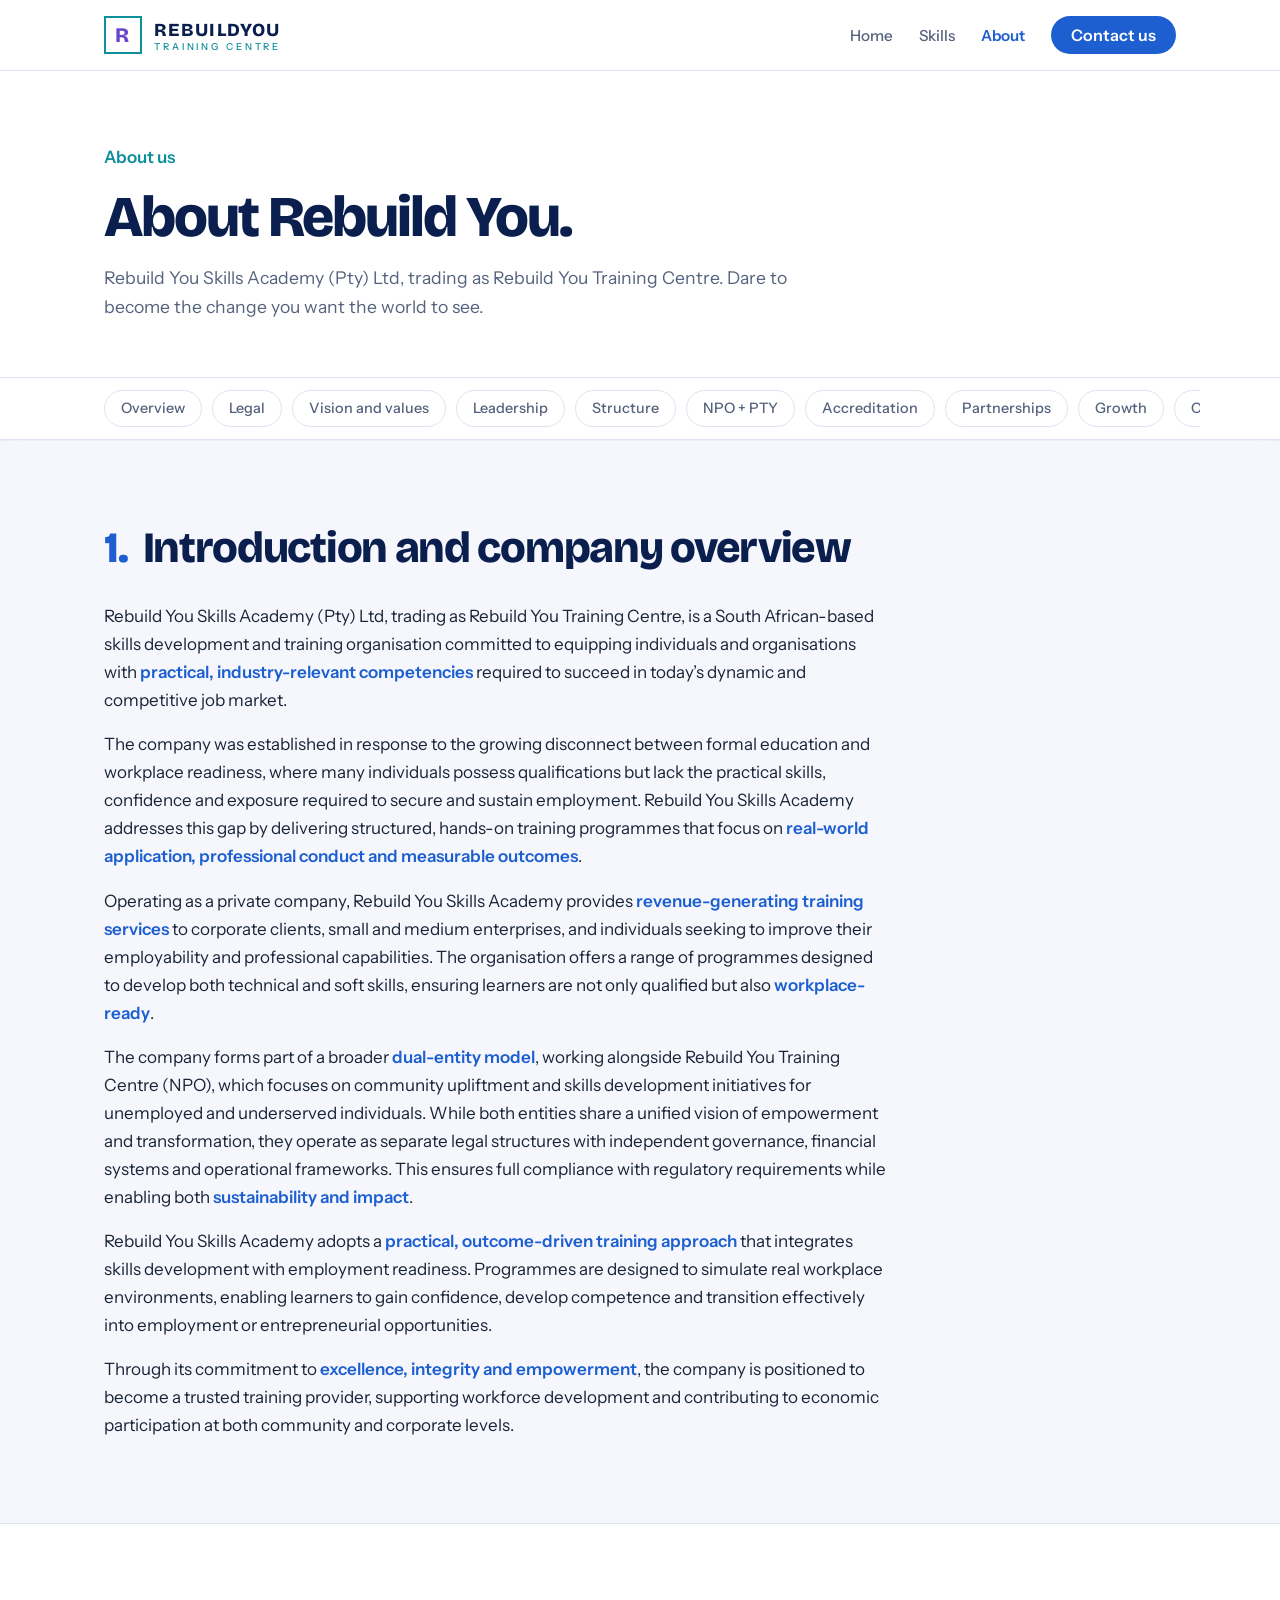
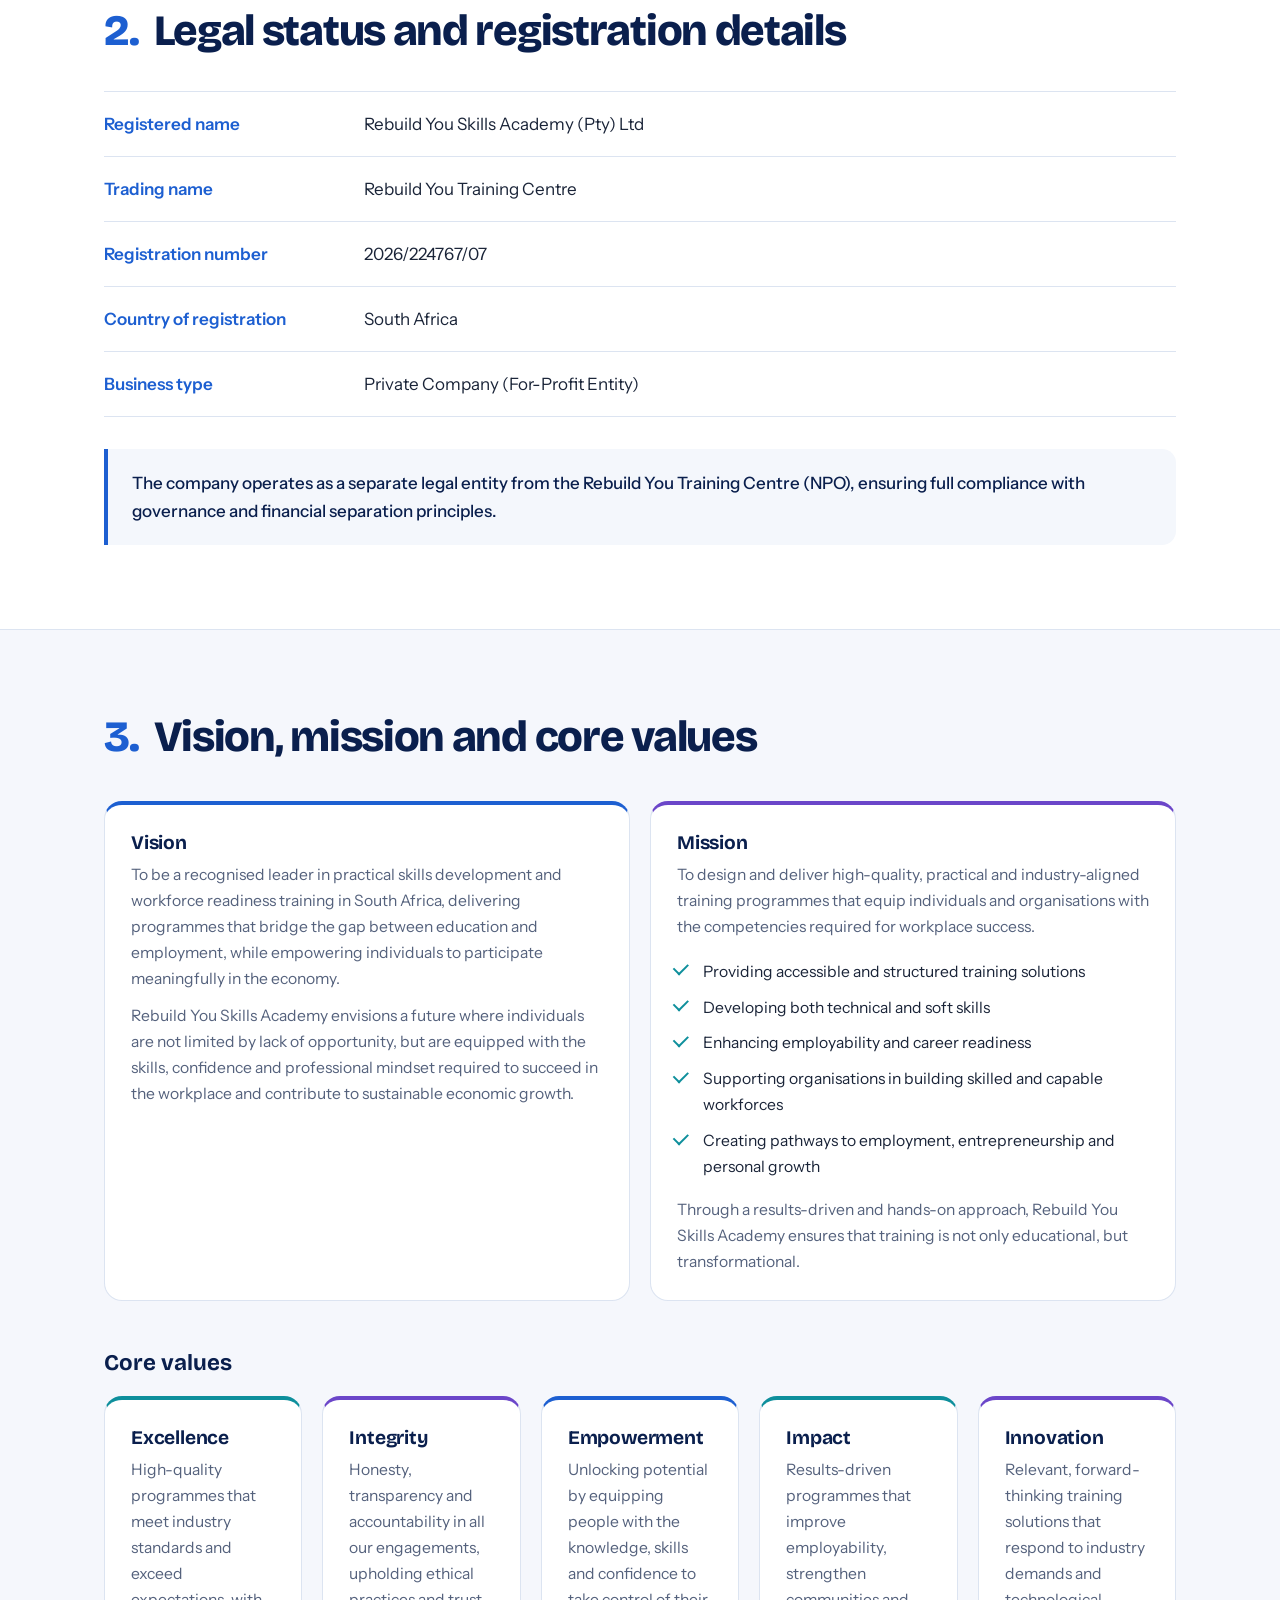
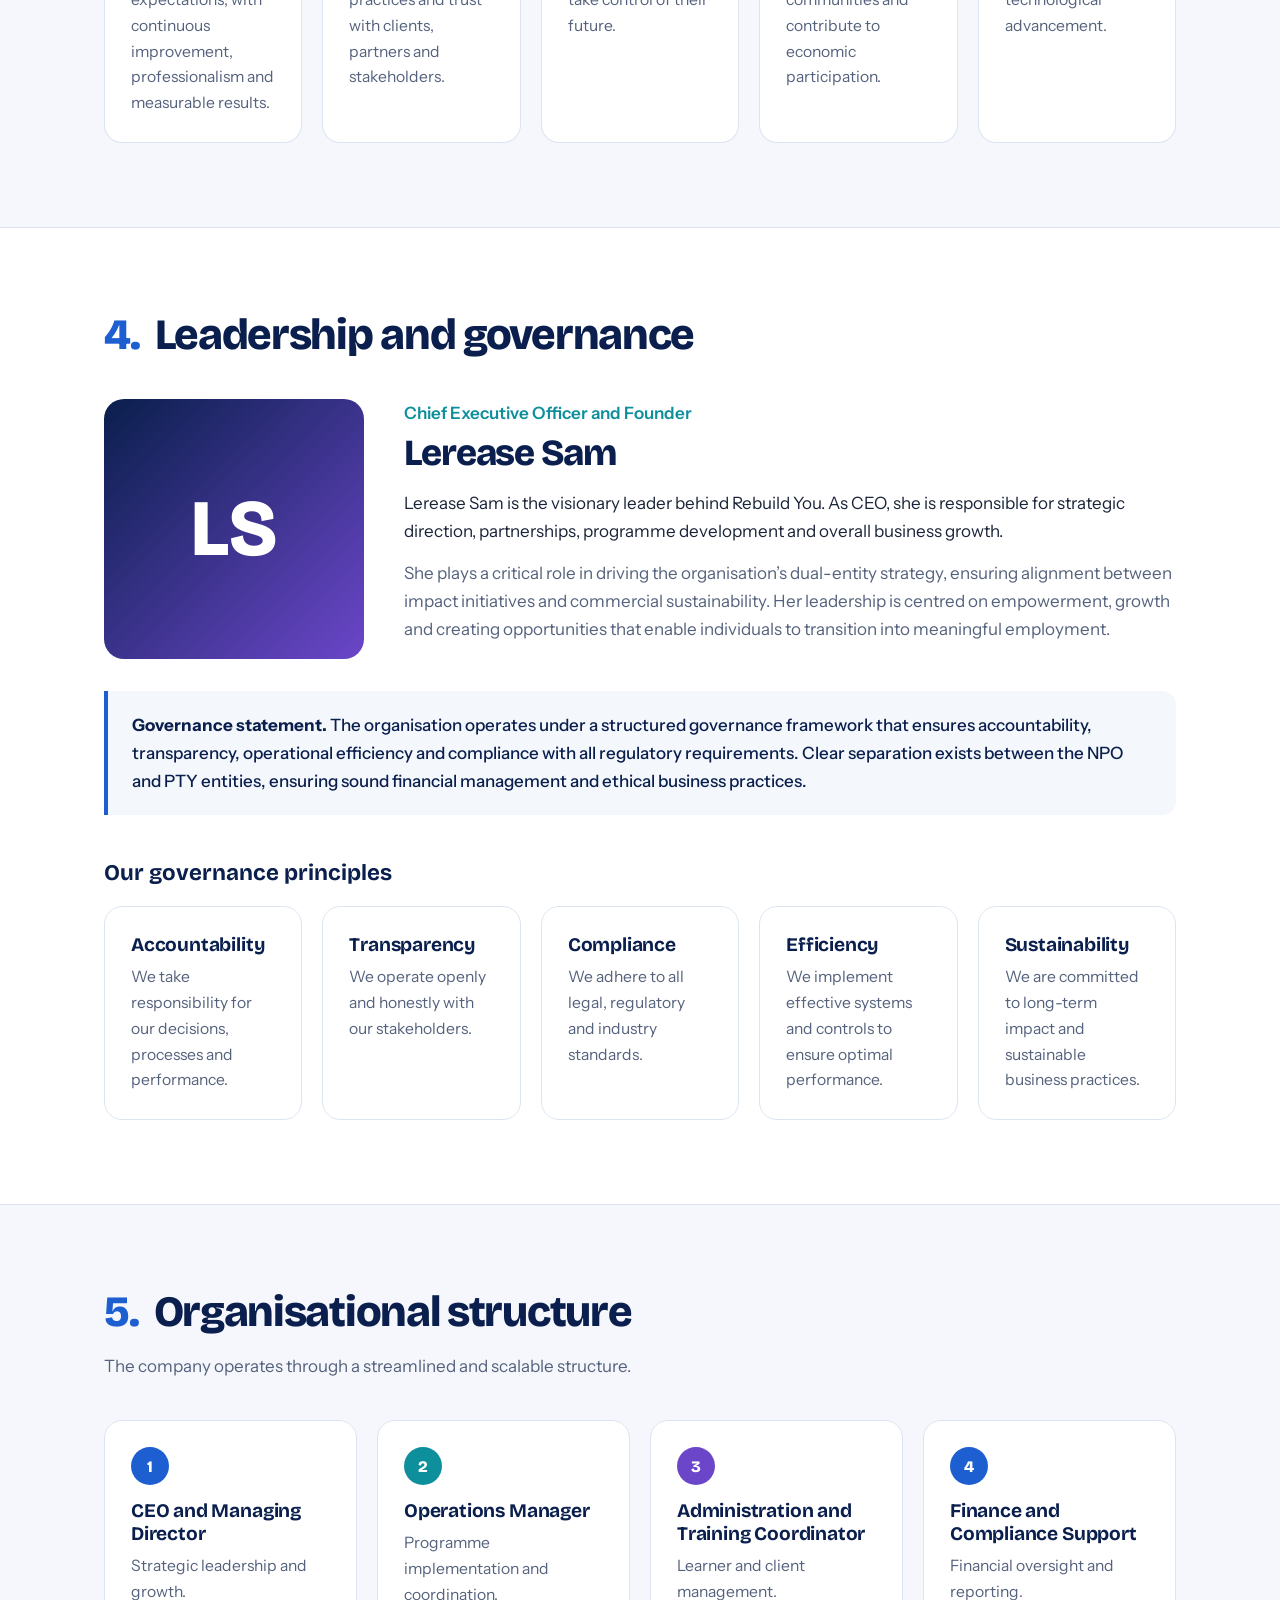
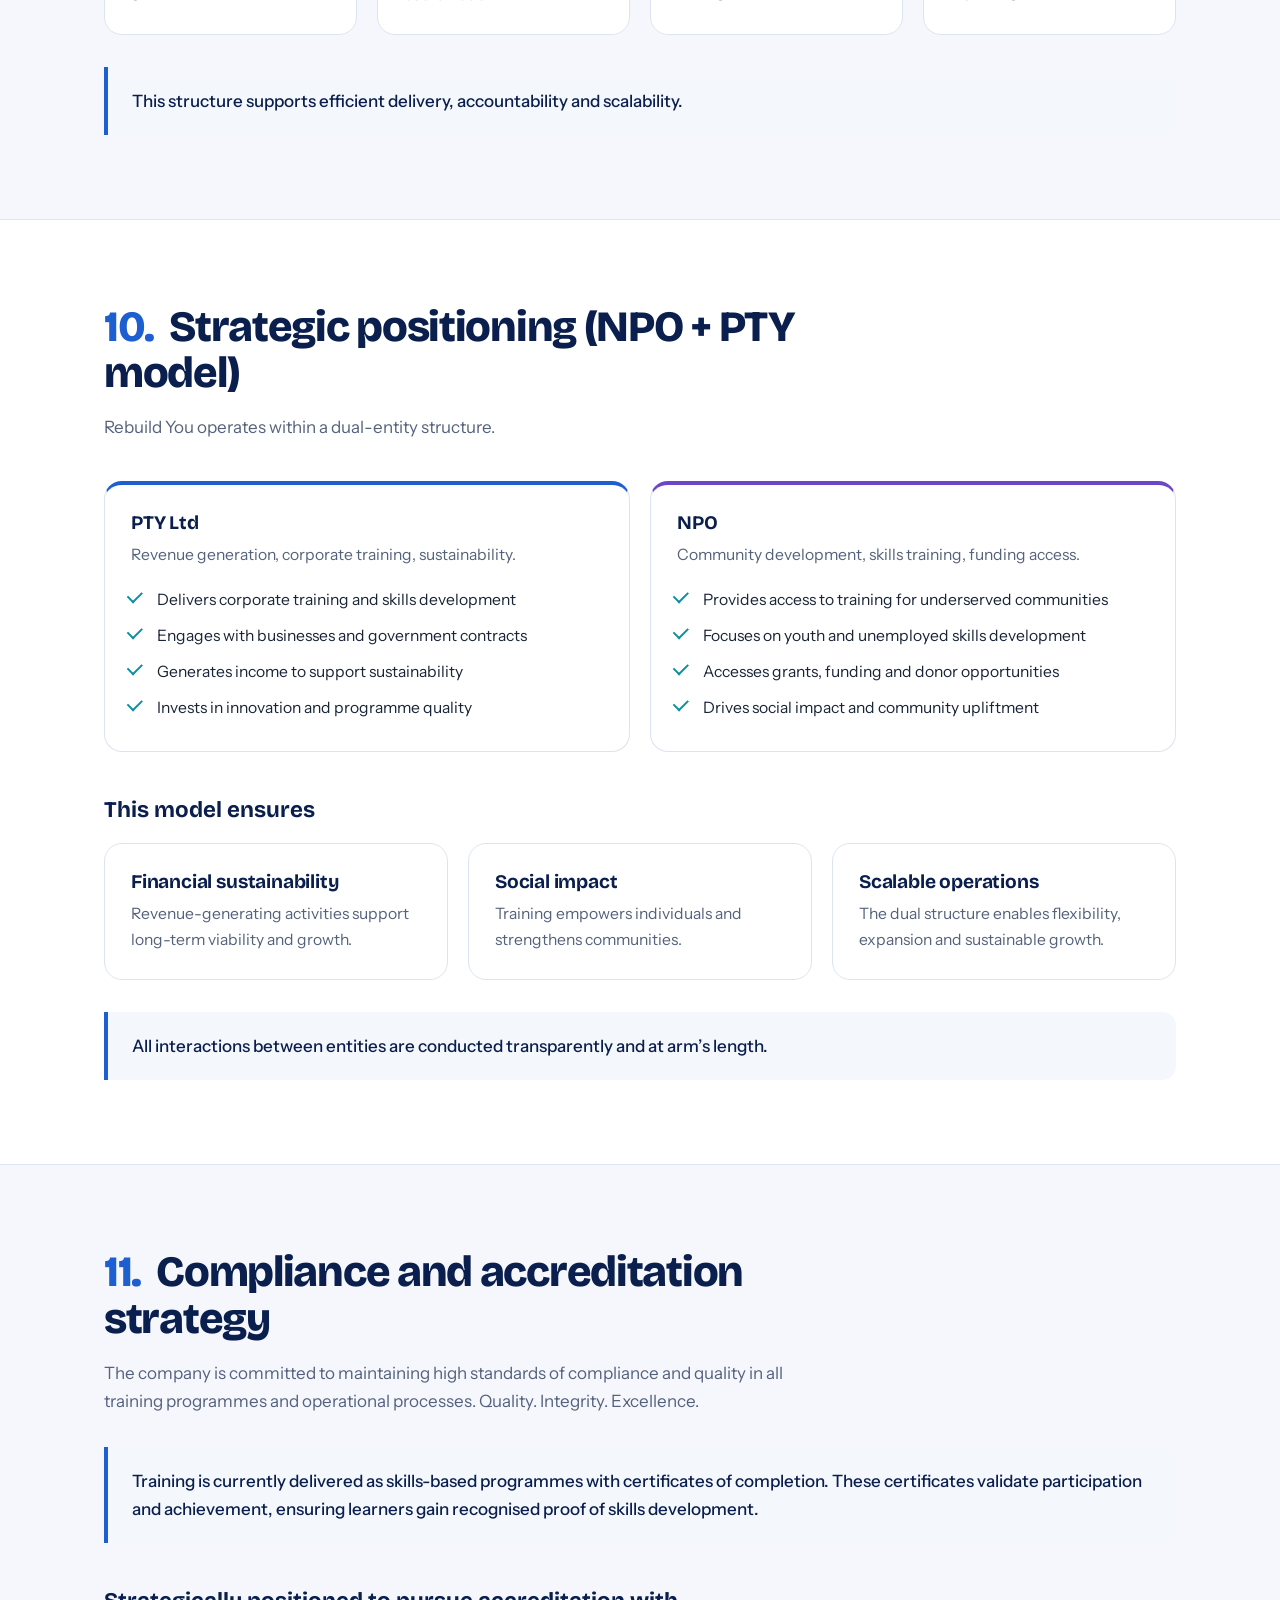
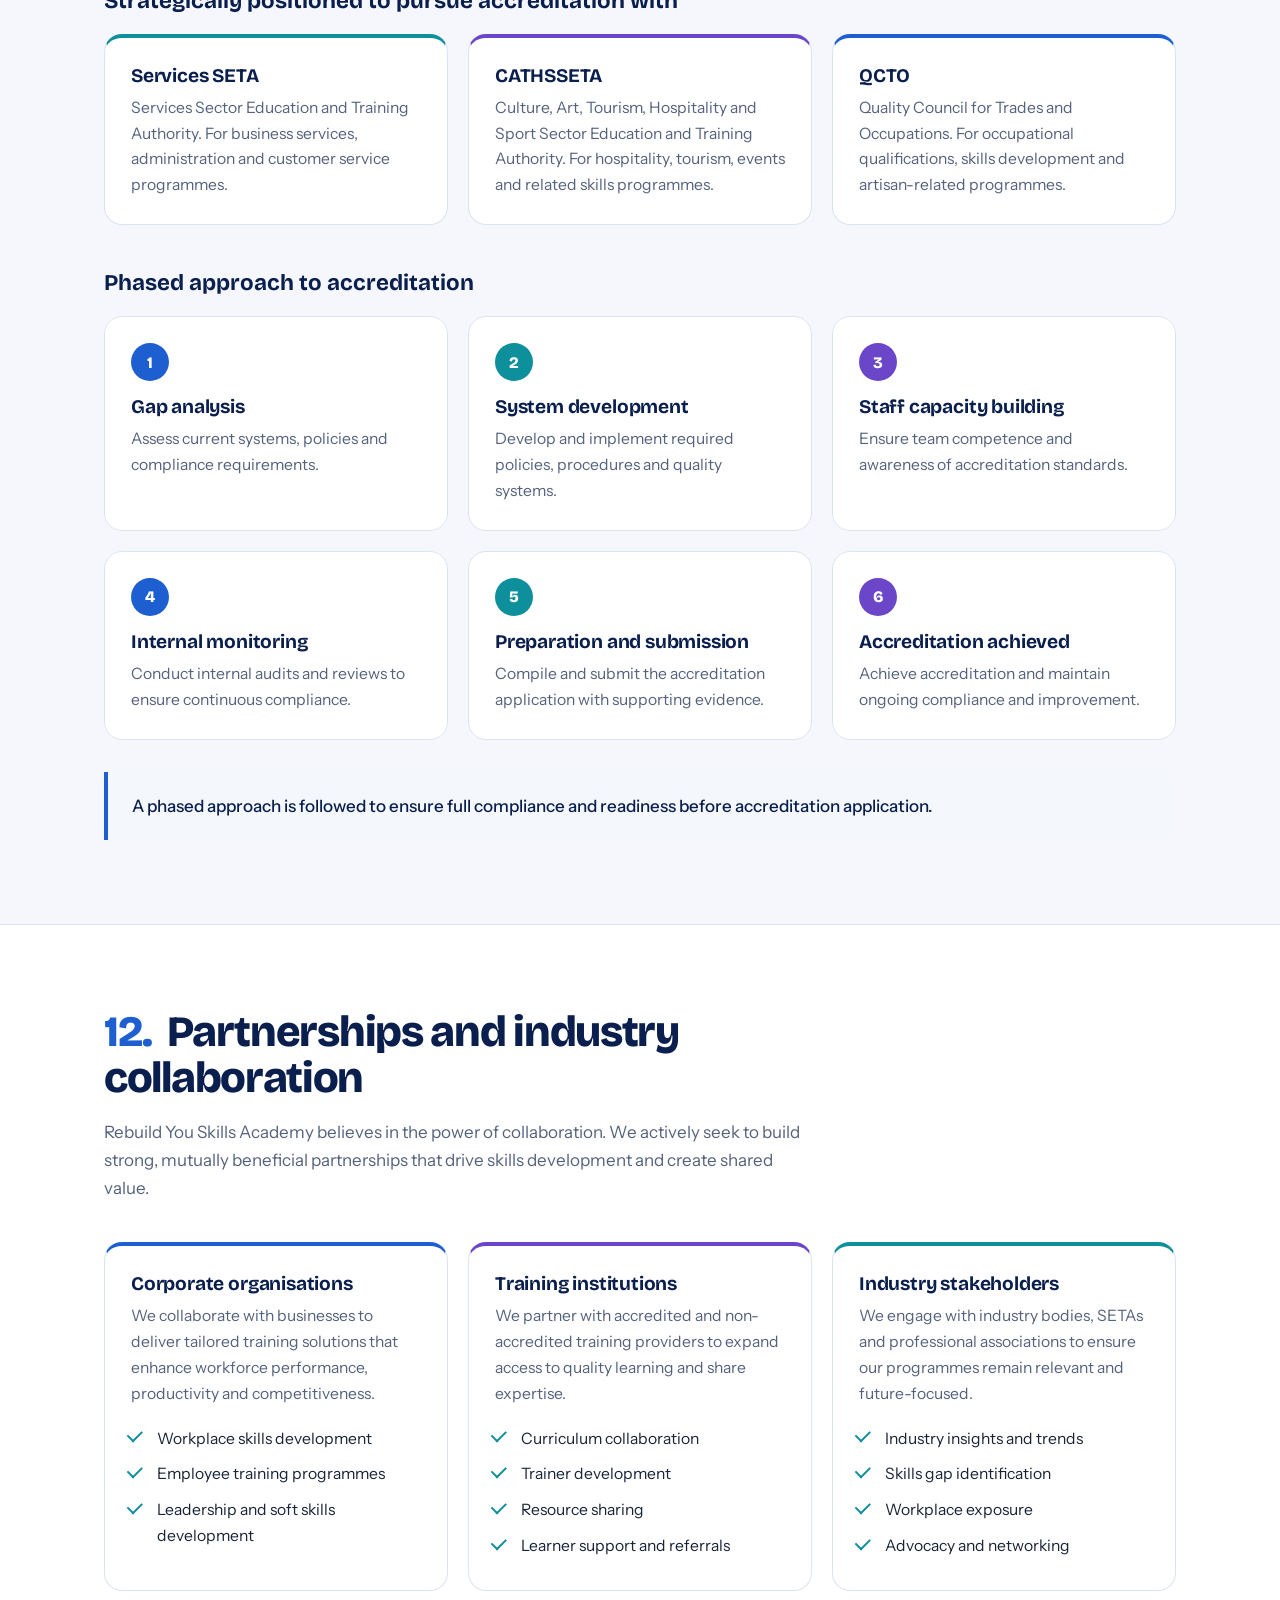
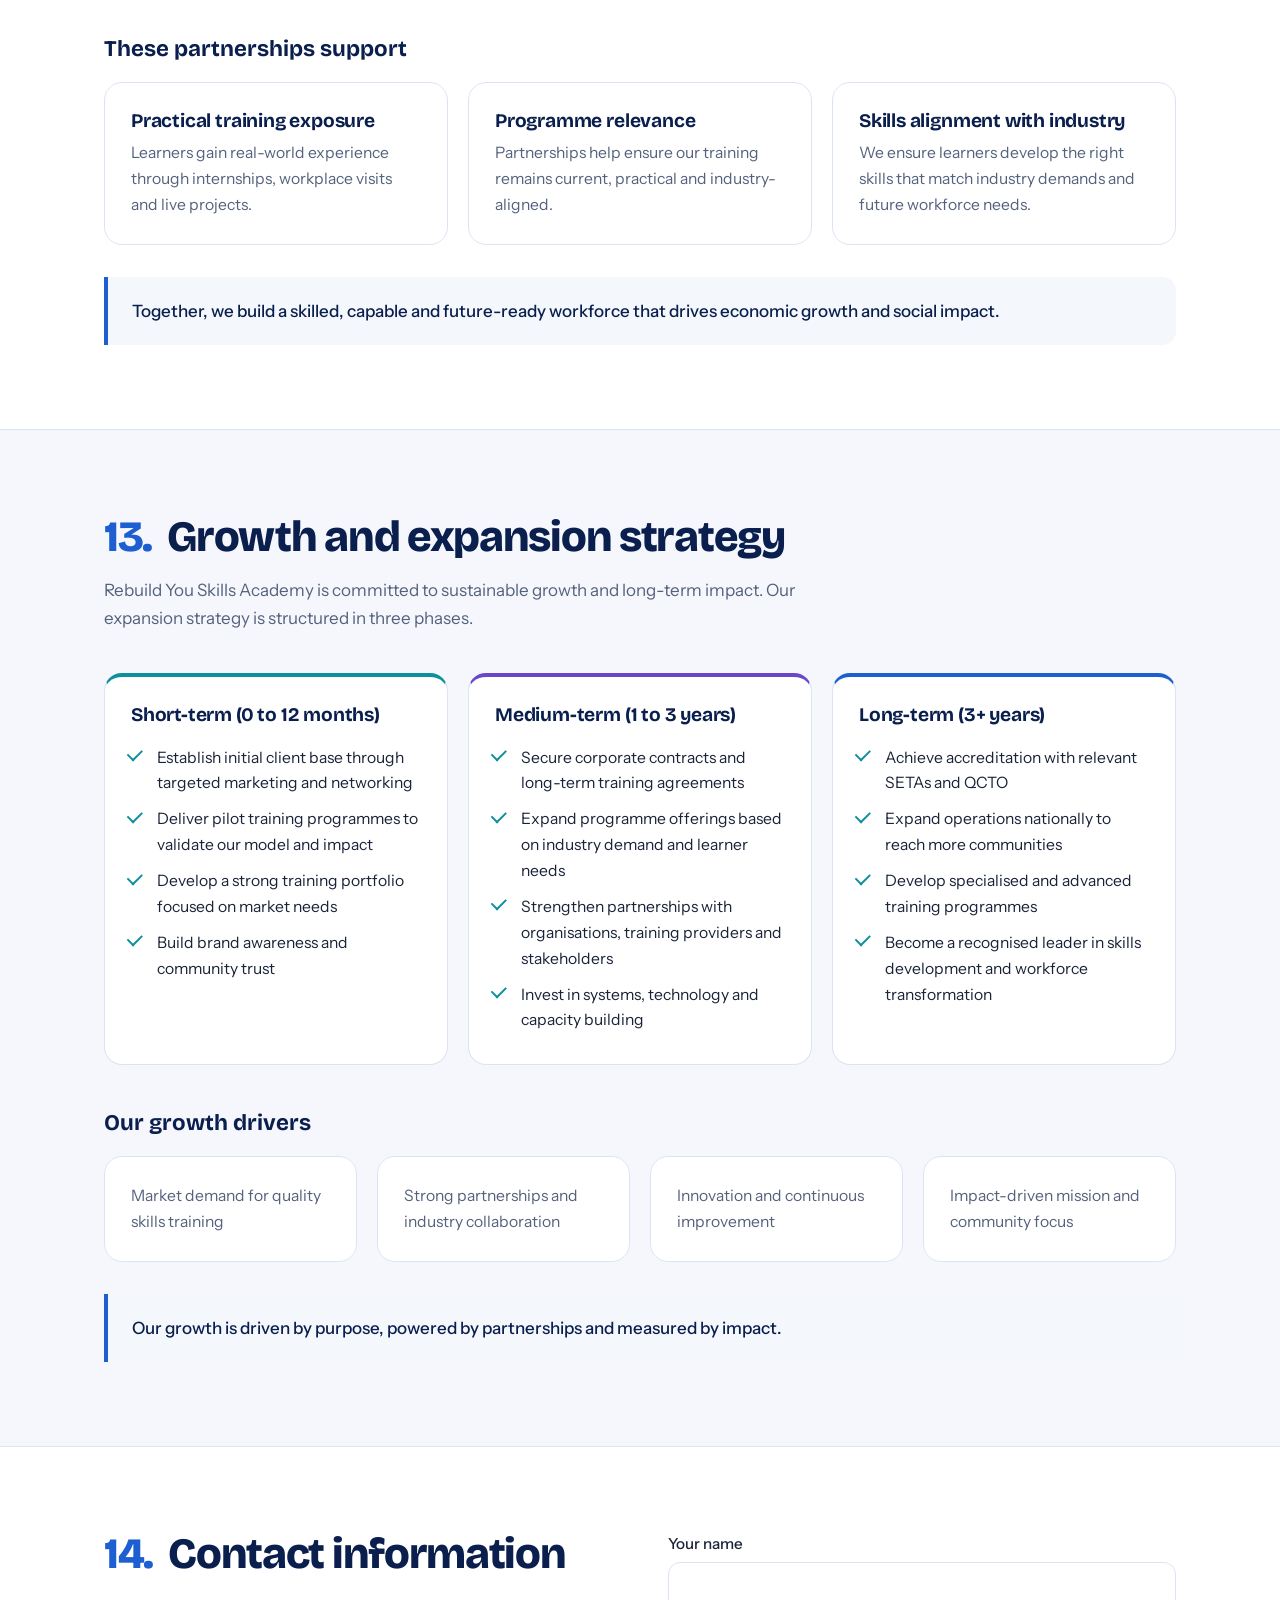
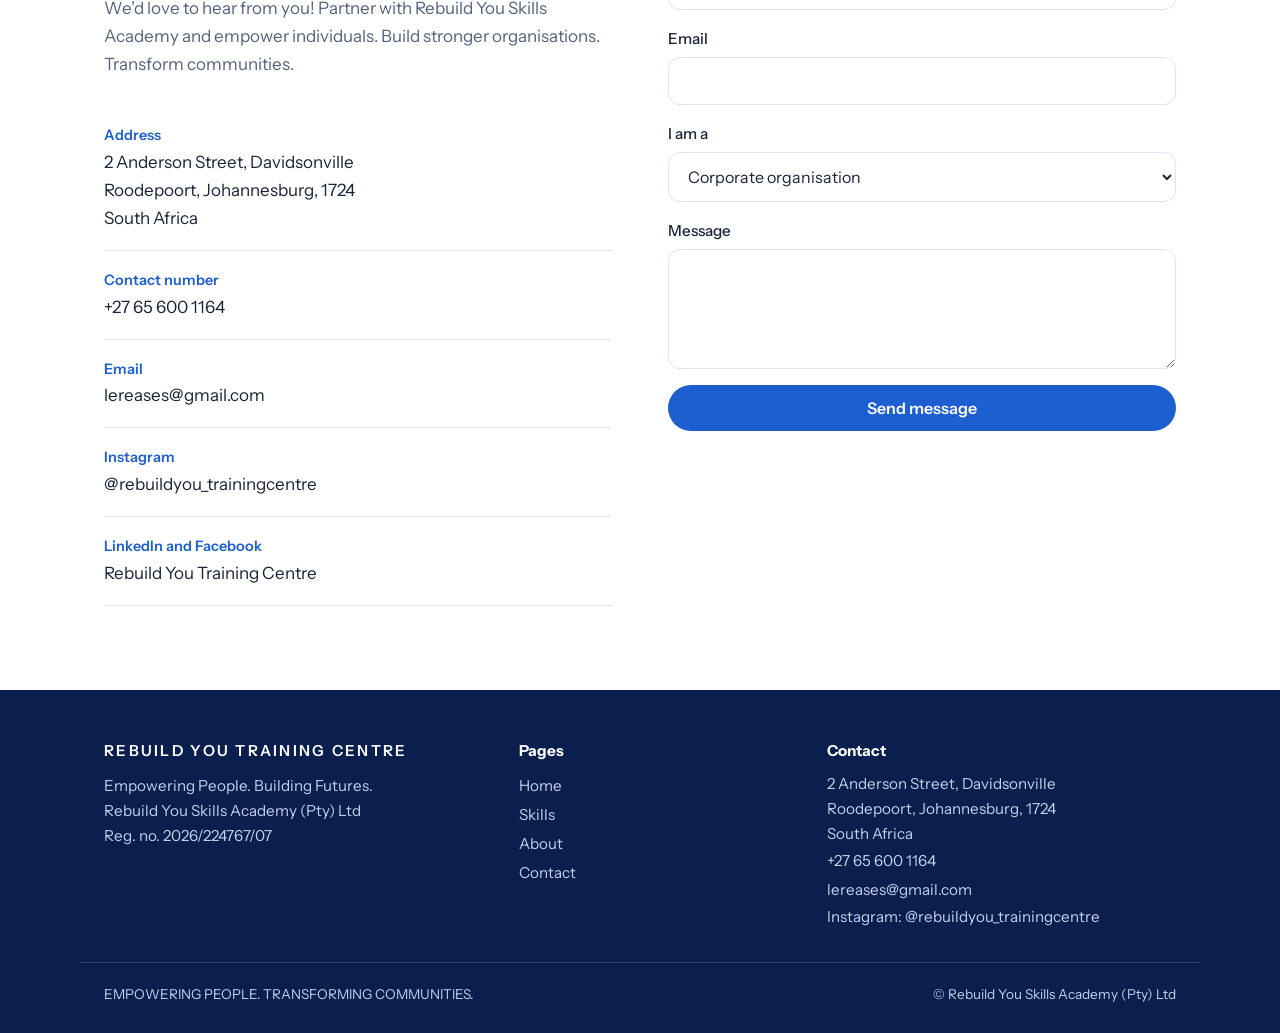
==== about.html @ 7283dbf3 "Add files via upload" ====
<!DOCTYPE html>
<html lang="en">
<head>
<meta charset="UTF-8">
<meta name="viewport" content="width=device-width, initial-scale=1">
<title>About | Rebuild You Training Centre</title>
<meta name="description" content="About Rebuild You Skills Academy (Pty) Ltd: company overview, legal details, leadership, governance, accreditation and contact.">
<link rel="preconnect" href="https://fonts.googleapis.com">
<link rel="preconnect" href="https://fonts.gstatic.com" crossorigin>
<link href="https://fonts.googleapis.com/css2?family=Bricolage+Grotesque:wght@500;700;800&family=Instrument+Sans:wght@400;500;600&display=swap" rel="stylesheet">
<link rel="stylesheet" href="style.css">
</head>
<body>
<canvas id="wall" aria-hidden="true"></canvas>
<header>
  <div class="wrap nav">
    <a href="index.html" class="logo" aria-label="Rebuild You Training Centre home"><span class="mark">R</span><span>REBUILDYOU<small>TRAINING CENTRE</small></span></a>
    <nav aria-label="Main"><ul><li><a href="index.html">Home</a></li><li><a href="skills.html">Skills</a></li><li><a href="about.html" class="on" aria-current="page">About</a></li><li><a class="btn" href="about.html#contact">Contact us</a></li></ul></nav>
  </div>
</header>

<main id="top">
<section class="pagehead"><div class="wrap"><p class="tag">About us</p><h1>About Rebuild You.</h1><p class="sub">Rebuild You Skills Academy (Pty) Ltd, trading as Rebuild You Training Centre. Dare to become the change you want the world to see.</p></div></section><div class="chips"><div class="wrap"><a href="#about">Overview</a><a href="#legal">Legal</a><a href="#vision">Vision and values</a><a href="#leadership">Leadership</a><a href="#structure">Structure</a><a href="#positioning">NPO + PTY</a><a href="#accreditation">Accreditation</a><a href="#partners">Partnerships</a><a href="#growth">Growth</a><a href="#contact">Contact</a></div></div>
<section id="about" class="alt">
  <div class="wrap">
    <h2><em>1.</em>Introduction and company overview</h2>
    <div class="prose">
      <p>Rebuild You Skills Academy (Pty) Ltd, trading as Rebuild You Training Centre, is a South African-based skills development and training organisation committed to equipping individuals and organisations with <b>practical, industry-relevant competencies</b> required to succeed in today’s dynamic and competitive job market.</p>
      <p>The company was established in response to the growing disconnect between formal education and workplace readiness, where many individuals possess qualifications but lack the practical skills, confidence and exposure required to secure and sustain employment. Rebuild You Skills Academy addresses this gap by delivering structured, hands-on training programmes that focus on <b>real-world application, professional conduct and measurable outcomes</b>.</p>
      <p>Operating as a private company, Rebuild You Skills Academy provides <b>revenue-generating training services</b> to corporate clients, small and medium enterprises, and individuals seeking to improve their employability and professional capabilities. The organisation offers a range of programmes designed to develop both technical and soft skills, ensuring learners are not only qualified but also <b>workplace-ready</b>.</p>
      <p>The company forms part of a broader <b>dual-entity model</b>, working alongside Rebuild You Training Centre (NPO), which focuses on community upliftment and skills development initiatives for unemployed and underserved individuals. While both entities share a unified vision of empowerment and transformation, they operate as separate legal structures with independent governance, financial systems and operational frameworks. This ensures full compliance with regulatory requirements while enabling both <b>sustainability and impact</b>.</p>
      <p>Rebuild You Skills Academy adopts a <b>practical, outcome-driven training approach</b> that integrates skills development with employment readiness. Programmes are designed to simulate real workplace environments, enabling learners to gain confidence, develop competence and transition effectively into employment or entrepreneurial opportunities.</p>
      <p>Through its commitment to <b>excellence, integrity and empowerment</b>, the company is positioned to become a trusted training provider, supporting workforce development and contributing to economic participation at both community and corporate levels.</p>
    </div>
  </div>
</section>

<section id="legal">
  <div class="wrap">
    <h2><em>2.</em>Legal status and registration details</h2>
    <div class="tbl">
      <div><b>Registered name</b><span>Rebuild You Skills Academy (Pty) Ltd</span></div>
      <div><b>Trading name</b><span>Rebuild You Training Centre</span></div>
      <div><b>Registration number</b><span>2026/224767/07</span></div>
      <div><b>Country of registration</b><span>South Africa</span></div>
      <div><b>Business type</b><span>Private Company (For-Profit Entity)</span></div>
    </div>
    <p class="note">The company operates as a separate legal entity from the Rebuild You Training Centre (NPO), ensuring full compliance with governance and financial separation principles.</p>
  </div>
</section>

<section id="vision" class="alt">
  <div class="wrap">
    <h2><em>3.</em>Vision, mission and core values</h2>
    <div class="grid g2">
      <div class="card b">
        <h3>Vision</h3>
        <p>To be a recognised leader in practical skills development and workforce readiness training in South Africa, delivering programmes that bridge the gap between education and employment, while empowering individuals to participate meaningfully in the economy.</p>
        <p style="margin-top:12px">Rebuild You Skills Academy envisions a future where individuals are not limited by lack of opportunity, but are equipped with the skills, confidence and professional mindset required to succeed in the workplace and contribute to sustainable economic growth.</p>
      </div>
      <div class="card p">
        <h3>Mission</h3>
        <p>To design and deliver high-quality, practical and industry-aligned training programmes that equip individuals and organisations with the competencies required for workplace success.</p>
        <ul class="c">
          <li>Providing accessible and structured training solutions</li>
          <li>Developing both technical and soft skills</li>
          <li>Enhancing employability and career readiness</li>
          <li>Supporting organisations in building skilled and capable workforces</li>
          <li>Creating pathways to employment, entrepreneurship and personal growth</li>
        </ul>
        <p style="margin-top:12px">Through a results-driven and hands-on approach, Rebuild You Skills Academy ensures that training is not only educational, but transformational.</p>
      </div>
    </div>
    <h3 style="font:700 1.4rem var(--d);color:var(--navy);margin-top:48px">Core values</h3>
    <div class="grid g5" style="margin-top:20px">
      <div class="card t"><h3>Excellence</h3><p>High-quality programmes that meet industry standards and exceed expectations, with continuous improvement, professionalism and measurable results.</p></div>
      <div class="card p"><h3>Integrity</h3><p>Honesty, transparency and accountability in all our engagements, upholding ethical practices and trust with clients, partners and stakeholders.</p></div>
      <div class="card b"><h3>Empowerment</h3><p>Unlocking potential by equipping people with the knowledge, skills and confidence to take control of their future.</p></div>
      <div class="card t"><h3>Impact</h3><p>Results-driven programmes that improve employability, strengthen communities and contribute to economic participation.</p></div>
      <div class="card p"><h3>Innovation</h3><p>Relevant, forward-thinking training solutions that respond to industry demands and technological advancement.</p></div>
    </div>
  </div>
</section>

<section id="leadership">
  <div class="wrap">
    <h2><em>4.</em>Leadership and governance</h2>
    <div class="leader">
      <div class="ph" role="img" aria-label="Portrait placeholder for Lerease Sam">LS</div>
      <div>
        <p class="role">Chief Executive Officer and Founder</p>
        <h3>Lerease Sam</h3>
        <p>Lerease Sam is the visionary leader behind Rebuild You. As CEO, she is responsible for strategic direction, partnerships, programme development and overall business growth.</p>
        <p>She plays a critical role in driving the organisation’s dual-entity strategy, ensuring alignment between impact initiatives and commercial sustainability. Her leadership is centred on empowerment, growth and creating opportunities that enable individuals to transition into meaningful employment.</p>
      </div>
    </div>
    <p class="note"><b>Governance statement.</b> The organisation operates under a structured governance framework that ensures accountability, transparency, operational efficiency and compliance with all regulatory requirements. Clear separation exists between the NPO and PTY entities, ensuring sound financial management and ethical business practices.</p>
    <h3 style="font:700 1.4rem var(--d);color:var(--navy);margin-top:44px">Our governance principles</h3>
    <div class="grid g5" style="margin-top:20px">
      <div class="card"><h3>Accountability</h3><p>We take responsibility for our decisions, processes and performance.</p></div>
      <div class="card"><h3>Transparency</h3><p>We operate openly and honestly with our stakeholders.</p></div>
      <div class="card"><h3>Compliance</h3><p>We adhere to all legal, regulatory and industry standards.</p></div>
      <div class="card"><h3>Efficiency</h3><p>We implement effective systems and controls to ensure optimal performance.</p></div>
      <div class="card"><h3>Sustainability</h3><p>We are committed to long-term impact and sustainable business practices.</p></div>
    </div>
  </div>
</section>

<section id="structure" class="alt">
  <div class="wrap">
    <h2><em>5.</em>Organisational structure</h2>
    <p class="sub">The company operates through a streamlined and scalable structure.</p>
    <div class="grid g4 steps">
      <div class="card"><h3>CEO and Managing Director</h3><p>Strategic leadership and growth.</p></div>
      <div class="card"><h3>Operations Manager</h3><p>Programme implementation and coordination.</p></div>
      <div class="card"><h3>Administration and Training Coordinator</h3><p>Learner and client management.</p></div>
      <div class="card"><h3>Finance and Compliance Support</h3><p>Financial oversight and reporting.</p></div>
    </div>
    <p class="note">This structure supports efficient delivery, accountability and scalability.</p>
  </div>
</section>

<section id="positioning">
  <div class="wrap">
    <h2><em>10.</em>Strategic positioning (NPO + PTY model)</h2>
    <p class="sub">Rebuild You operates within a dual-entity structure.</p>
    <div class="grid g2">
      <div class="card b"><h3>PTY Ltd</h3><p>Revenue generation, corporate training, sustainability.</p><ul class="c"><li>Delivers corporate training and skills development</li><li>Engages with businesses and government contracts</li><li>Generates income to support sustainability</li><li>Invests in innovation and programme quality</li></ul></div>
      <div class="card p"><h3>NPO</h3><p>Community development, skills training, funding access.</p><ul class="c"><li>Provides access to training for underserved communities</li><li>Focuses on youth and unemployed skills development</li><li>Accesses grants, funding and donor opportunities</li><li>Drives social impact and community upliftment</li></ul></div>
    </div>
    <h3 style="font:700 1.4rem var(--d);color:var(--navy);margin-top:44px">This model ensures</h3>
    <div class="grid g3" style="margin-top:20px">
      <div class="card"><h3>Financial sustainability</h3><p>Revenue-generating activities support long-term viability and growth.</p></div>
      <div class="card"><h3>Social impact</h3><p>Training empowers individuals and strengthens communities.</p></div>
      <div class="card"><h3>Scalable operations</h3><p>The dual structure enables flexibility, expansion and sustainable growth.</p></div>
    </div>
    <p class="note">All interactions between entities are conducted transparently and at arm’s length.</p>
  </div>
</section>

<section id="accreditation" class="alt">
  <div class="wrap">
    <h2><em>11.</em>Compliance and accreditation strategy</h2>
    <p class="sub">The company is committed to maintaining high standards of compliance and quality in all training programmes and operational processes. Quality. Integrity. Excellence.</p>
    <p class="note">Training is currently delivered as skills-based programmes with certificates of completion. These certificates validate participation and achievement, ensuring learners gain recognised proof of skills development.</p>
    <h3 style="font:700 1.4rem var(--d);color:var(--navy);margin-top:44px">Strategically positioned to pursue accreditation with</h3>
    <div class="grid g3" style="margin-top:20px">
      <div class="card t"><h3>Services SETA</h3><p>Services Sector Education and Training Authority. For business services, administration and customer service programmes.</p></div>
      <div class="card p"><h3>CATHSSETA</h3><p>Culture, Art, Tourism, Hospitality and Sport Sector Education and Training Authority. For hospitality, tourism, events and related skills programmes.</p></div>
      <div class="card b"><h3>QCTO</h3><p>Quality Council for Trades and Occupations. For occupational qualifications, skills development and artisan-related programmes.</p></div>
    </div>
    <h3 style="font:700 1.4rem var(--d);color:var(--navy);margin-top:44px">Phased approach to accreditation</h3>
    <div class="grid g3 steps" style="margin-top:20px">
      <div class="card"><h3>Gap analysis</h3><p>Assess current systems, policies and compliance requirements.</p></div>
      <div class="card"><h3>System development</h3><p>Develop and implement required policies, procedures and quality systems.</p></div>
      <div class="card"><h3>Staff capacity building</h3><p>Ensure team competence and awareness of accreditation standards.</p></div>
      <div class="card"><h3>Internal monitoring</h3><p>Conduct internal audits and reviews to ensure continuous compliance.</p></div>
      <div class="card"><h3>Preparation and submission</h3><p>Compile and submit the accreditation application with supporting evidence.</p></div>
      <div class="card"><h3>Accreditation achieved</h3><p>Achieve accreditation and maintain ongoing compliance and improvement.</p></div>
    </div>
    <p class="note">A phased approach is followed to ensure full compliance and readiness before accreditation application.</p>
  </div>
</section>

<section id="partners">
  <div class="wrap">
    <h2><em>12.</em>Partnerships and industry collaboration</h2>
    <p class="sub">Rebuild You Skills Academy believes in the power of collaboration. We actively seek to build strong, mutually beneficial partnerships that drive skills development and create shared value.</p>
    <div class="grid g3">
      <div class="card b"><h3>Corporate organisations</h3><p>We collaborate with businesses to deliver tailored training solutions that enhance workforce performance, productivity and competitiveness.</p><ul class="c"><li>Workplace skills development</li><li>Employee training programmes</li><li>Leadership and soft skills development</li></ul></div>
      <div class="card p"><h3>Training institutions</h3><p>We partner with accredited and non-accredited training providers to expand access to quality learning and share expertise.</p><ul class="c"><li>Curriculum collaboration</li><li>Trainer development</li><li>Resource sharing</li><li>Learner support and referrals</li></ul></div>
      <div class="card t"><h3>Industry stakeholders</h3><p>We engage with industry bodies, SETAs and professional associations to ensure our programmes remain relevant and future-focused.</p><ul class="c"><li>Industry insights and trends</li><li>Skills gap identification</li><li>Workplace exposure</li><li>Advocacy and networking</li></ul></div>
    </div>
    <h3 style="font:700 1.4rem var(--d);color:var(--navy);margin-top:44px">These partnerships support</h3>
    <div class="grid g3" style="margin-top:20px">
      <div class="card"><h3>Practical training exposure</h3><p>Learners gain real-world experience through internships, workplace visits and live projects.</p></div>
      <div class="card"><h3>Programme relevance</h3><p>Partnerships help ensure our training remains current, practical and industry-aligned.</p></div>
      <div class="card"><h3>Skills alignment with industry</h3><p>We ensure learners develop the right skills that match industry demands and future workforce needs.</p></div>
    </div>
    <p class="note">Together, we build a skilled, capable and future-ready workforce that drives economic growth and social impact.</p>
  </div>
</section>

<section id="growth" class="alt">
  <div class="wrap">
    <h2><em>13.</em>Growth and expansion strategy</h2>
    <p class="sub">Rebuild You Skills Academy is committed to sustainable growth and long-term impact. Our expansion strategy is structured in three phases.</p>
    <div class="grid g3">
      <div class="card t"><h3>Short-term (0 to 12 months)</h3><ul class="c"><li>Establish initial client base through targeted marketing and networking</li><li>Deliver pilot training programmes to validate our model and impact</li><li>Develop a strong training portfolio focused on market needs</li><li>Build brand awareness and community trust</li></ul></div>
      <div class="card p"><h3>Medium-term (1 to 3 years)</h3><ul class="c"><li>Secure corporate contracts and long-term training agreements</li><li>Expand programme offerings based on industry demand and learner needs</li><li>Strengthen partnerships with organisations, training providers and stakeholders</li><li>Invest in systems, technology and capacity building</li></ul></div>
      <div class="card b"><h3>Long-term (3+ years)</h3><ul class="c"><li>Achieve accreditation with relevant SETAs and QCTO</li><li>Expand operations nationally to reach more communities</li><li>Develop specialised and advanced training programmes</li><li>Become a recognised leader in skills development and workforce transformation</li></ul></div>
    </div>
    <h3 style="font:700 1.4rem var(--d);color:var(--navy);margin-top:44px">Our growth drivers</h3>
    <div class="grid g4" style="margin-top:20px">
      <div class="card"><p>Market demand for quality skills training</p></div>
      <div class="card"><p>Strong partnerships and industry collaboration</p></div>
      <div class="card"><p>Innovation and continuous improvement</p></div>
      <div class="card"><p>Impact-driven mission and community focus</p></div>
    </div>
    <p class="note">Our growth is driven by purpose, powered by partnerships and measured by impact.</p>
  </div>
</section>

<section id="contact">
  <div class="wrap contact">
    <div>
      <h2><em>14.</em>Contact information</h2>
      <p class="sub">We’d love to hear from you! Partner with Rebuild You Skills Academy and empower individuals. Build stronger organisations. Transform communities.</p>
      <div class="ci" style="margin-top:28px">
        <div><b>Address</b>2 Anderson Street, Davidsonville<br>Roodepoort, Johannesburg, 1724<br>South Africa</div>
        <div><b>Contact number</b><a href="tel:+27656001164">+27 65 600 1164</a></div>
        <div><b>Email</b><a href="mailto:lereases@gmail.com">lereases@gmail.com</a></div>
        <div><b>Instagram</b>@rebuildyou_trainingcentre</div>
        <div><b>LinkedIn and Facebook</b>Rebuild You Training Centre</div>
      </div>
    </div>
    <form id="form" novalidate>
      <label>Your name<input type="text" name="name" required autocomplete="name"></label>
      <label>Email<input type="email" name="email" required autocomplete="email"></label>
      <label>I am a
        <select name="who"><option>Corporate organisation</option><option>Small or medium enterprise</option><option>Government institution</option><option>Private client</option><option>Potential partner</option></select>
      </label>
      <label>Message<textarea name="message" required></textarea></label>
      <button class="btn" type="submit">Send message</button>
      <p id="msg" role="status" aria-live="polite"></p>
    </form>
  </div>
</section>
</main>

<footer>
  <div class="wrap fgrid">
    <div><strong class="fb">REBUILD YOU TRAINING CENTRE</strong><p>Empowering People. Building Futures.<br>Rebuild You Skills Academy (Pty) Ltd<br>Reg. no. 2026/224767/07</p></div>
    <div><b>Pages</b><a href="index.html">Home</a><a href="skills.html">Skills</a><a href="about.html">About</a><a href="about.html#contact">Contact</a></div>
    <div><b>Contact</b><p>2 Anderson Street, Davidsonville<br>Roodepoort, Johannesburg, 1724<br>South Africa</p><a href="tel:+27656001164">+27 65 600 1164</a><a href="mailto:lereases@gmail.com">lereases@gmail.com</a><span>Instagram: @rebuildyou_trainingcentre</span></div>
  </div>
  <div class="wrap copy"><span>EMPOWERING PEOPLE. TRANSFORMING COMMUNITIES.</span><span>&copy; <span id="yr"></span> Rebuild You Skills Academy (Pty) Ltd</span></div>
</footer>
<script src="site.js" defer></script>
</body>
</html>
---- style.css ----
:root{--white:#fff;--soft:#f4f7fc;--line:#dce4f1;--navy:#0a1f4d;--blue:#1d5fd1;--purple:#6b46c9;--teal:#0e8f9c;--text:#1a2438;--muted:#55627d;--d:'Bricolage Grotesque',Arial,sans-serif;--b:'Instrument Sans',Arial,sans-serif}
*{box-sizing:border-box;margin:0;padding:0}
html{scroll-behavior:smooth;scroll-padding-top:80px}
body{background:var(--white);color:var(--text);font:400 17px/1.65 var(--b)}
a{color:inherit;text-decoration:none}
:focus-visible{outline:3px solid var(--blue);outline-offset:3px}
.wrap{max-width:1120px;margin:0 auto;padding:0 24px}
#wall{position:fixed;inset:0;width:100%;height:100%;z-index:0;pointer-events:none}
main,footer,header{position:relative;z-index:1}

/* Header */
header{position:sticky;top:0;z-index:10;background:rgba(255,255,255,.92);backdrop-filter:blur(10px);border-bottom:1px solid var(--line)}
.nav{display:flex;align-items:center;justify-content:space-between;height:70px;gap:20px}
.logo{display:flex;align-items:center;gap:12px;font:800 1.15rem var(--d);letter-spacing:.06em;color:var(--navy)}
.mark{width:38px;height:38px;border:2px solid var(--teal);display:grid;place-items:center;font:800 1.3rem var(--d);color:var(--purple)}
.logo small{display:block;font:500 .6rem var(--b);letter-spacing:.3em;color:var(--teal)}
nav ul{display:flex;gap:26px;list-style:none;align-items:center}
nav a{color:var(--muted);font-weight:500;font-size:.95rem}
nav a:hover{color:var(--blue)}
.btn{display:inline-block;background:var(--blue);color:#fff;font:600 1rem var(--b);padding:13px 26px;border-radius:999px;border:0;cursor:pointer;transition:background .2s,transform .2s}
.btn:hover{background:var(--purple);transform:translateY(-2px)}
.btn.o{background:transparent;color:var(--blue);border:1.5px solid var(--blue)}
.btn.o:hover{background:var(--soft);color:var(--purple)}
nav .btn{padding:9px 20px;color:#fff}

/* Hero */
.hero{padding:96px 0 80px}
.tag{color:var(--teal);font-weight:600;margin-bottom:18px}
h1{font:800 clamp(2.6rem,6.5vw,5rem)/1 var(--d);letter-spacing:-.035em;color:var(--navy);max-width:11em}
.hero p.l{margin:26px 0 34px;max-width:34em;color:var(--muted);font-size:1.15rem}
.acts{display:flex;gap:14px;flex-wrap:wrap}
.pillars{display:grid;grid-template-columns:repeat(4,1fr);gap:16px;margin-top:64px}
.pillars div{border-top:3px solid var(--blue);padding-top:12px;font:700 1.1rem var(--d);color:var(--navy)}
.pillars div:nth-child(2){border-color:var(--teal)}.pillars div:nth-child(3){border-color:var(--purple)}.pillars div:nth-child(4){border-color:var(--navy)}
.four{display:grid;grid-template-columns:repeat(4,1fr);gap:20px;margin-top:40px}
.four h3{font:700 1.05rem var(--d);color:var(--blue)}
.four p{color:var(--muted);font-size:.97rem}

/* Sections */
section{padding:84px 0;border-top:1px solid var(--line)}
section.alt{background:rgba(244,247,252,.9)}
h2{font:800 clamp(1.8rem,4vw,2.7rem)/1.08 var(--d);letter-spacing:-.03em;color:var(--navy);max-width:18em}
h2 em{font-style:normal;color:var(--blue);margin-right:.35em}
.sub{color:var(--muted);max-width:42em;margin-top:16px}
.prose{max-width:46em;margin-top:30px}
.prose p+p{margin-top:16px}
.prose b{color:var(--blue);font-weight:600}
.grid{display:grid;gap:20px;margin-top:40px}
.g2{grid-template-columns:repeat(2,1fr)}.g3{grid-template-columns:repeat(3,1fr)}.g4{grid-template-columns:repeat(4,1fr)}.g5{grid-template-columns:repeat(5,1fr)}
.card{background:var(--white);border:1px solid var(--line);border-radius:18px;padding:26px}
.card h3{font:700 1.2rem var(--d);color:var(--navy);letter-spacing:-.01em;margin-bottom:8px}
.card p{color:var(--muted);font-size:.98rem}
.card.t{border-top:4px solid var(--teal)}.card.p{border-top:4px solid var(--purple)}.card.b{border-top:4px solid var(--blue)}
ul.c{list-style:none;margin-top:14px}
ul.c li{position:relative;padding:5px 0 5px 26px;font-size:.98rem}
ul.c li::before{content:"";position:absolute;left:0;top:.8em;width:12px;height:7px;border-left:2.5px solid var(--teal);border-bottom:2.5px solid var(--teal);transform:rotate(-45deg) translateY(-50%)}
.lbl{font:600 .82rem var(--b);color:var(--blue);margin-top:14px}
.note{margin-top:32px;padding:20px 24px;border-left:4px solid var(--blue);background:var(--soft);border-radius:0 14px 14px 0;color:var(--navy);font-weight:500}

/* Legal table */
.tbl{margin-top:36px;border-top:1px solid var(--line)}
.tbl div{display:grid;grid-template-columns:240px 1fr;gap:20px;padding:18px 0;border-bottom:1px solid var(--line)}
.tbl b{color:var(--blue);font-weight:600}

/* Steps / phases */
.steps{counter-reset:s}
.steps .card{counter-increment:s}
.steps .card::before{content:counter(s);display:grid;place-items:center;width:38px;height:38px;border-radius:50%;background:var(--blue);color:#fff;font:800 1rem var(--d);margin-bottom:14px}
.steps .card:nth-child(3n+2)::before{background:var(--teal)}.steps .card:nth-child(3n)::before{background:var(--purple)}

/* Leader */
.leader{display:grid;grid-template-columns:260px 1fr;gap:40px;margin-top:40px;align-items:start}
.ph{aspect-ratio:1;border-radius:20px;background:linear-gradient(135deg,var(--navy),var(--purple));display:grid;place-items:center;color:#fff;font:800 5rem var(--d)}
.role{color:var(--teal);font-weight:600}
.leader h3{font:800 2.3rem var(--d);color:var(--navy);letter-spacing:-.03em;margin:4px 0 14px}
.leader p+p{margin-top:14px;color:var(--muted)}

/* Slogans */
.band{background:var(--navy);color:#fff;padding:64px 0;text-align:center}
.band p{font:800 clamp(1.8rem,4.5vw,3rem)/1.1 var(--d);letter-spacing:-.03em}
.band span{display:block;color:#8fb4ff}

/* Contact */
.contact{display:grid;grid-template-columns:1fr 1fr;gap:56px;align-items:start}
.ci div{padding:18px 0;border-bottom:1px solid var(--line)}
.ci b{display:block;color:var(--blue);font-weight:600;font-size:.9rem}
.ci a:hover{color:var(--blue)}
form{display:grid;gap:16px}
label{display:grid;gap:6px;font-weight:500;font-size:.95rem}
input,select,textarea{background:var(--white);border:1px solid var(--line);border-radius:12px;padding:13px 15px;color:var(--text);font:400 1rem var(--b);width:100%}
input:focus,select:focus,textarea:focus{outline:2px solid var(--blue);border-color:var(--blue)}
textarea{min-height:120px;resize:vertical}
#msg{color:var(--teal);font-weight:600;min-height:1.5em}
footer{background:var(--navy);color:#c3d0ea;padding:36px 0;font-size:.95rem;text-align:center}
footer strong{display:block;color:#fff;letter-spacing:.2em;font-weight:500;margin-bottom:6px}

@media(max-width:960px){
  .g4,.g5,.four,.pillars{grid-template-columns:repeat(2,1fr)}.g3{grid-template-columns:1fr 1fr}
  .leader,.contact{grid-template-columns:1fr}.ph{max-width:220px}
}
@media(max-width:720px){
  .g2,.g3,.g4,.g5,.four,.pillars{grid-template-columns:1fr}
  .tbl div{grid-template-columns:1fr;gap:4px}
  body{font-size:16px}section{padding:64px 0}.hero{padding:60px 0}
}
@media(prefers-reduced-motion:reduce){*{transition:none!important}html{scroll-behavior:auto}#wall{display:none}}

/* ---- Multi-page additions ---- */
html{scroll-padding-top:130px}
.pagehead{padding:72px 0 56px;border-top:0}
.pagehead h1{font-size:clamp(2.2rem,5vw,3.6rem);max-width:14em}
.pagehead .sub{font-size:1.1rem}
.chips{position:sticky;top:70px;z-index:9;background:rgba(255,255,255,.94);backdrop-filter:blur(8px);border-top:1px solid var(--line);border-bottom:1px solid var(--line)}
.chips .wrap{display:flex;gap:10px;overflow-x:auto;padding-top:12px;padding-bottom:12px;white-space:nowrap}
.chips a{border:1px solid var(--line);border-radius:999px;padding:6px 16px;font-size:.9rem;font-weight:500;color:var(--muted);background:#fff}
.chips a:hover{border-color:var(--blue);color:var(--blue)}
nav a.on{color:var(--blue);font-weight:600}
.skill h3{display:flex;gap:10px;align-items:center}
.skill .n{flex:none;display:grid;place-items:center;width:30px;height:30px;border-radius:50%;background:var(--soft);color:var(--blue);font:700 .85rem var(--d)}
.secintro{color:var(--muted);max-width:40em;margin-top:14px}
.more{display:inline-block;margin-top:16px;color:var(--blue);font-weight:600}
.more:hover{color:var(--purple)}
.chip{display:inline-block;font:600 .75rem var(--b);color:var(--teal);background:var(--soft);padding:3px 12px;border-radius:999px;margin-bottom:12px}
.cta{text-align:center}
.cta h2{margin:0 auto}
.cta .sub{margin:16px auto 28px}
.cta .acts{justify-content:center}
footer{text-align:left;padding:48px 0 28px}
.fgrid{display:grid;grid-template-columns:1.4fr 1fr 1.3fr;gap:40px}
footer strong.fb{display:block;color:#fff;letter-spacing:.15em;font-weight:600;margin-bottom:10px}
footer b{display:block;color:#fff;margin-bottom:8px}
footer a{display:block;padding:2px 0}
footer a:hover{color:#fff}
.copy{margin-top:32px;padding-top:20px;border-top:1px solid rgba(255,255,255,.15);font-size:.85rem;display:flex;justify-content:space-between;gap:12px;flex-wrap:wrap}
@media(max-width:720px){
  nav ul{gap:12px}nav a{font-size:.85rem}nav .btn{display:none}
  .logo span:last-child{display:none}
  .fgrid{grid-template-columns:1fr}
}
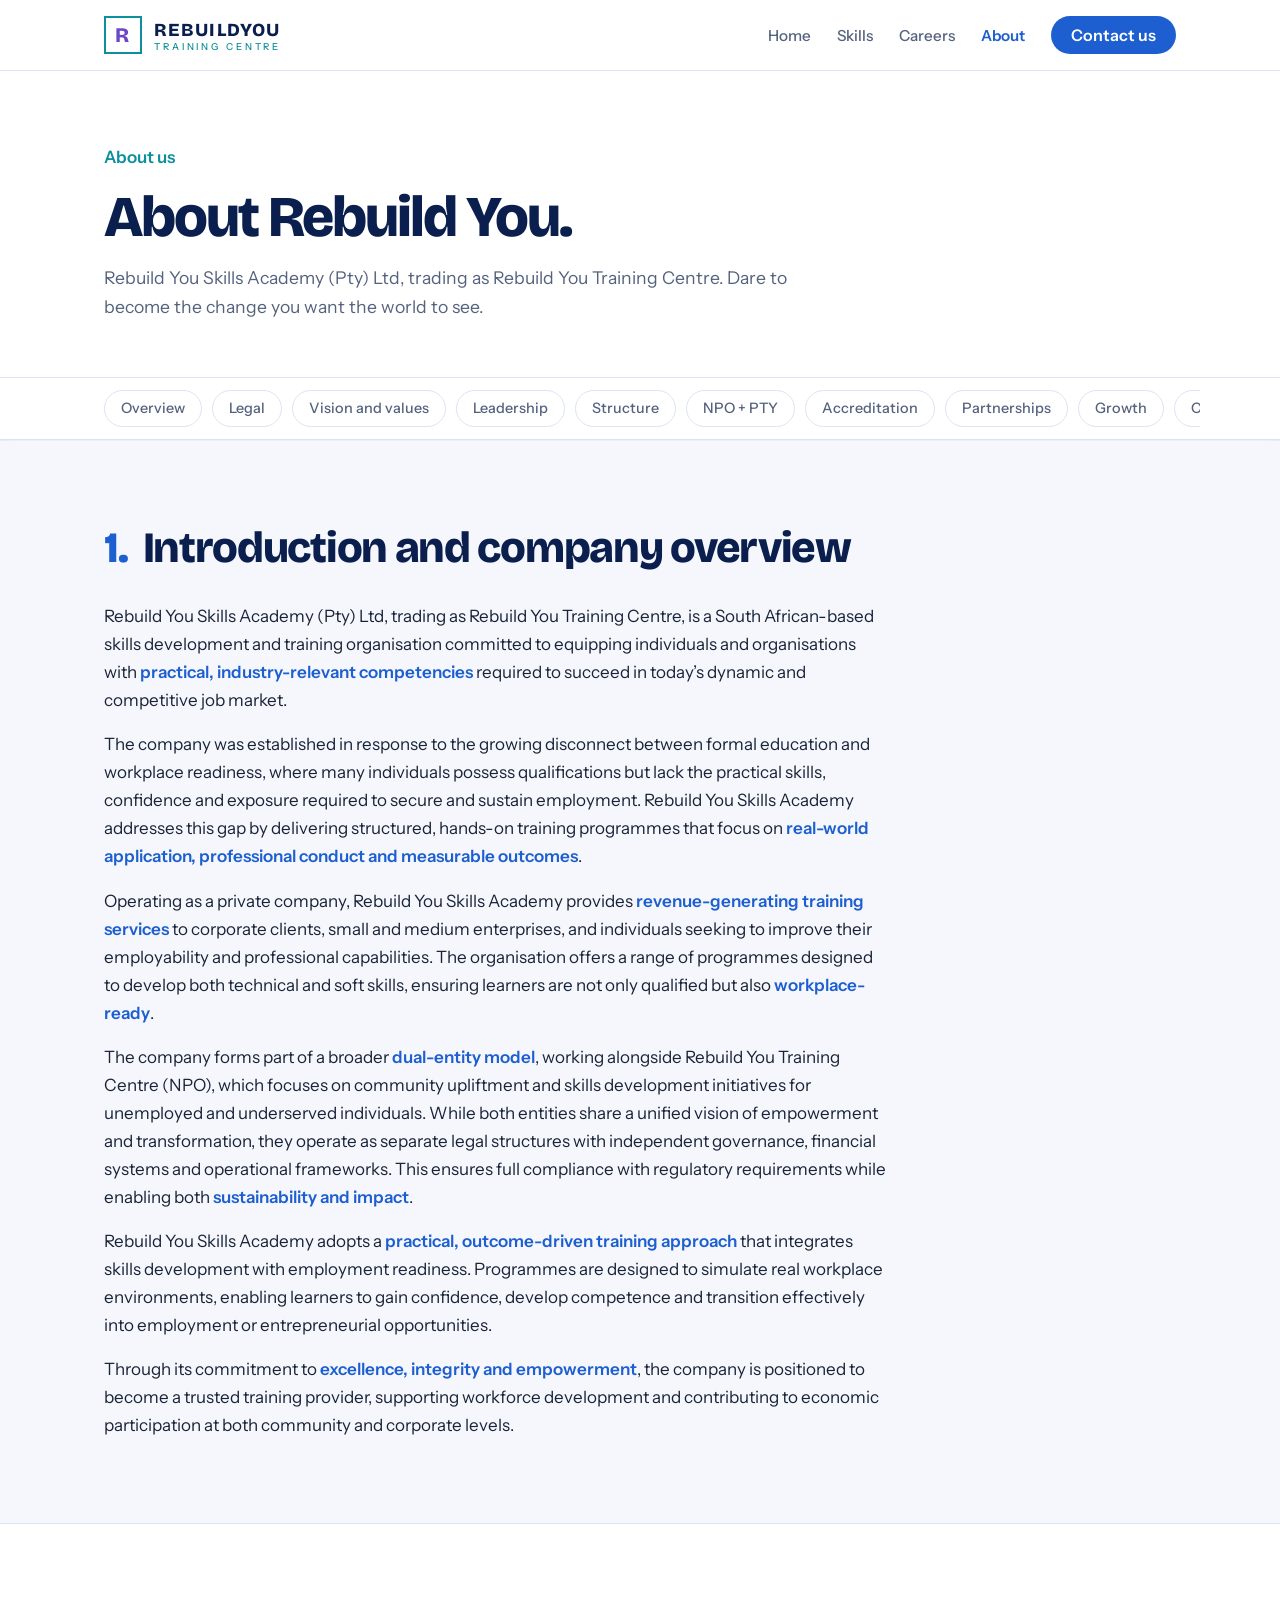
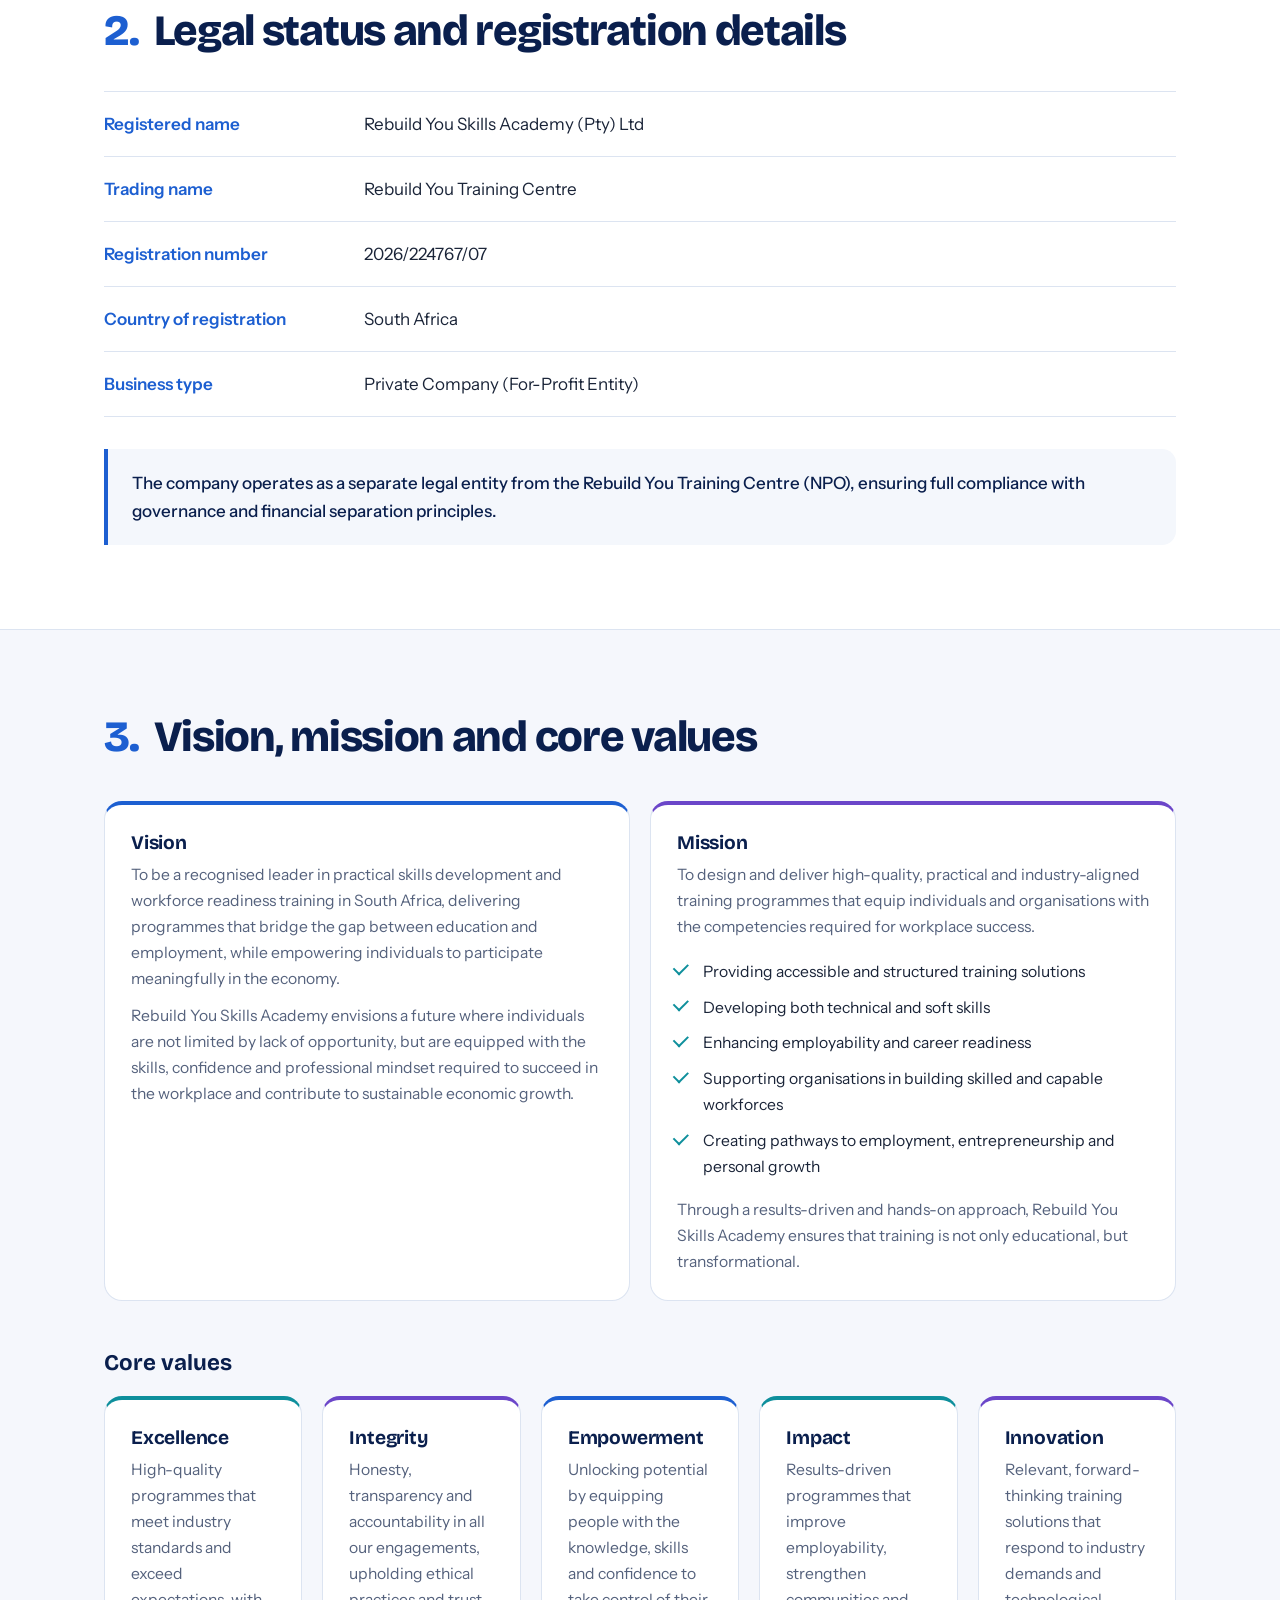
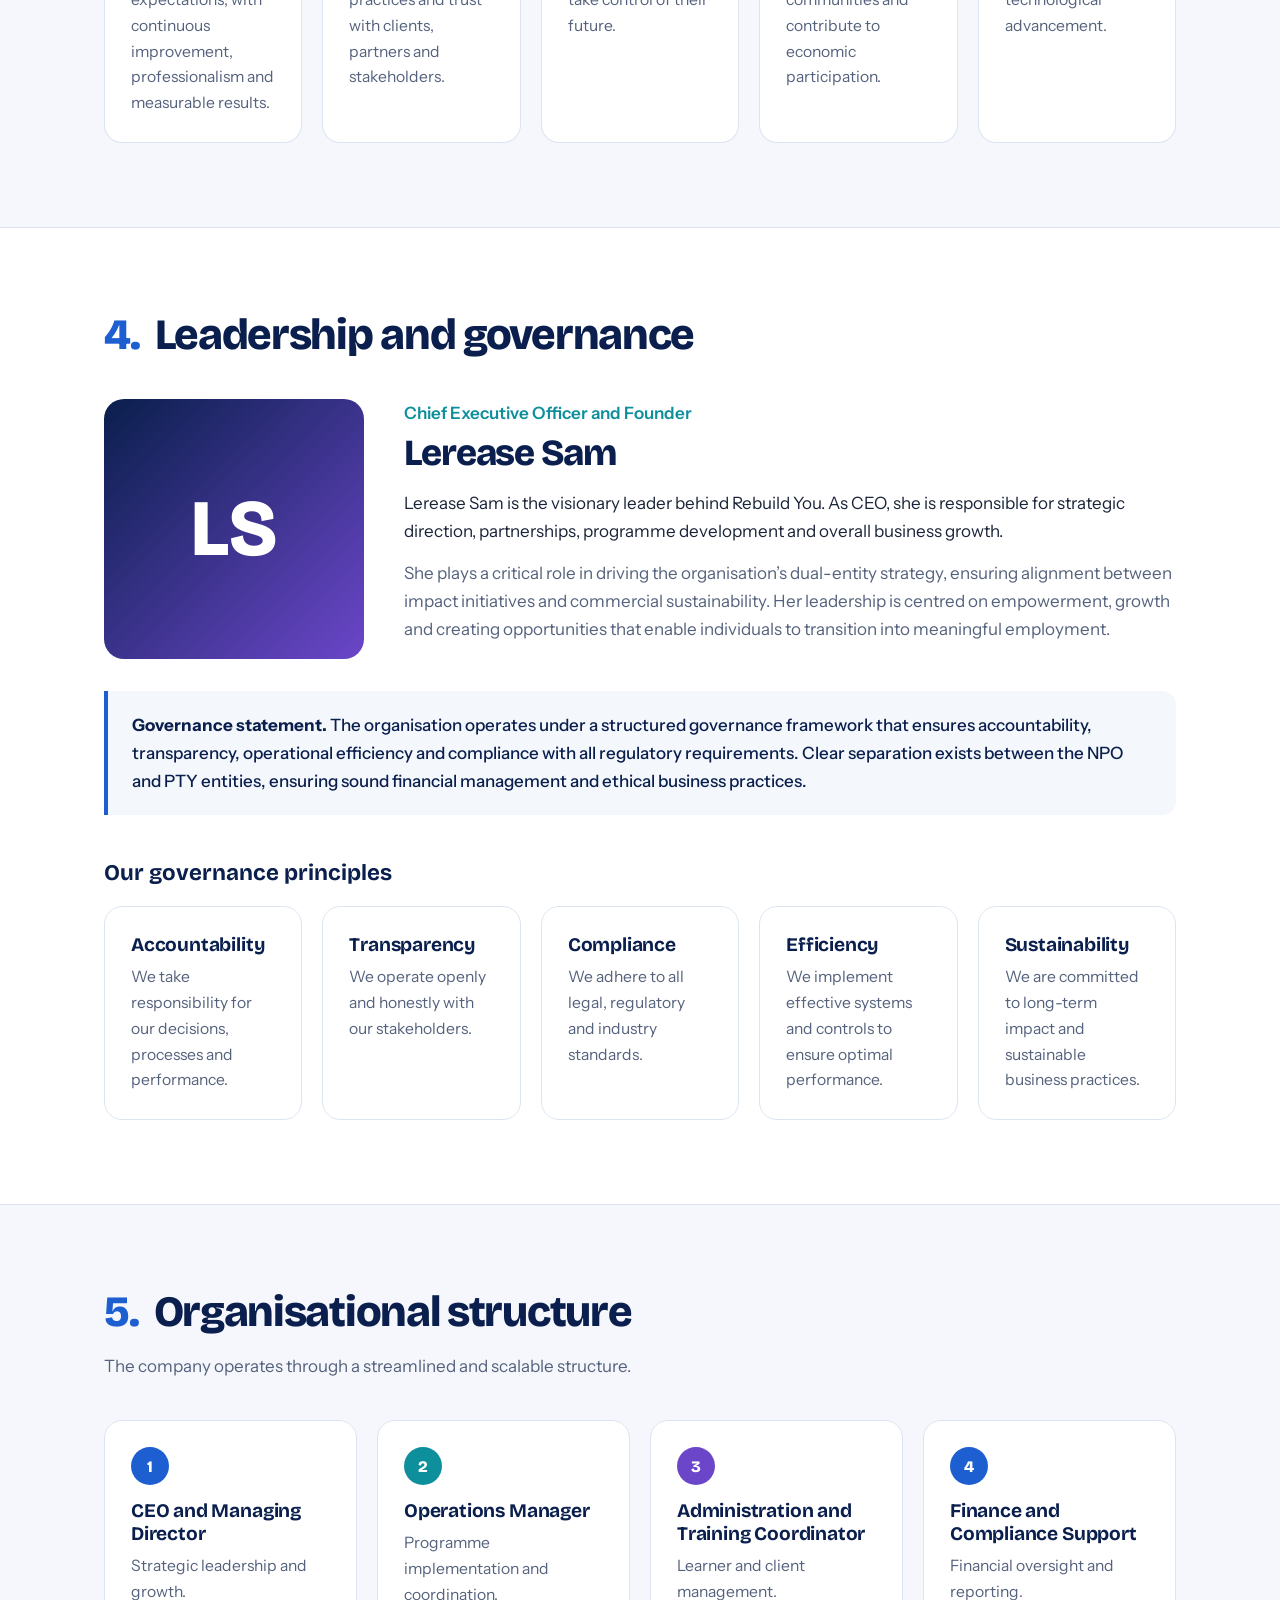
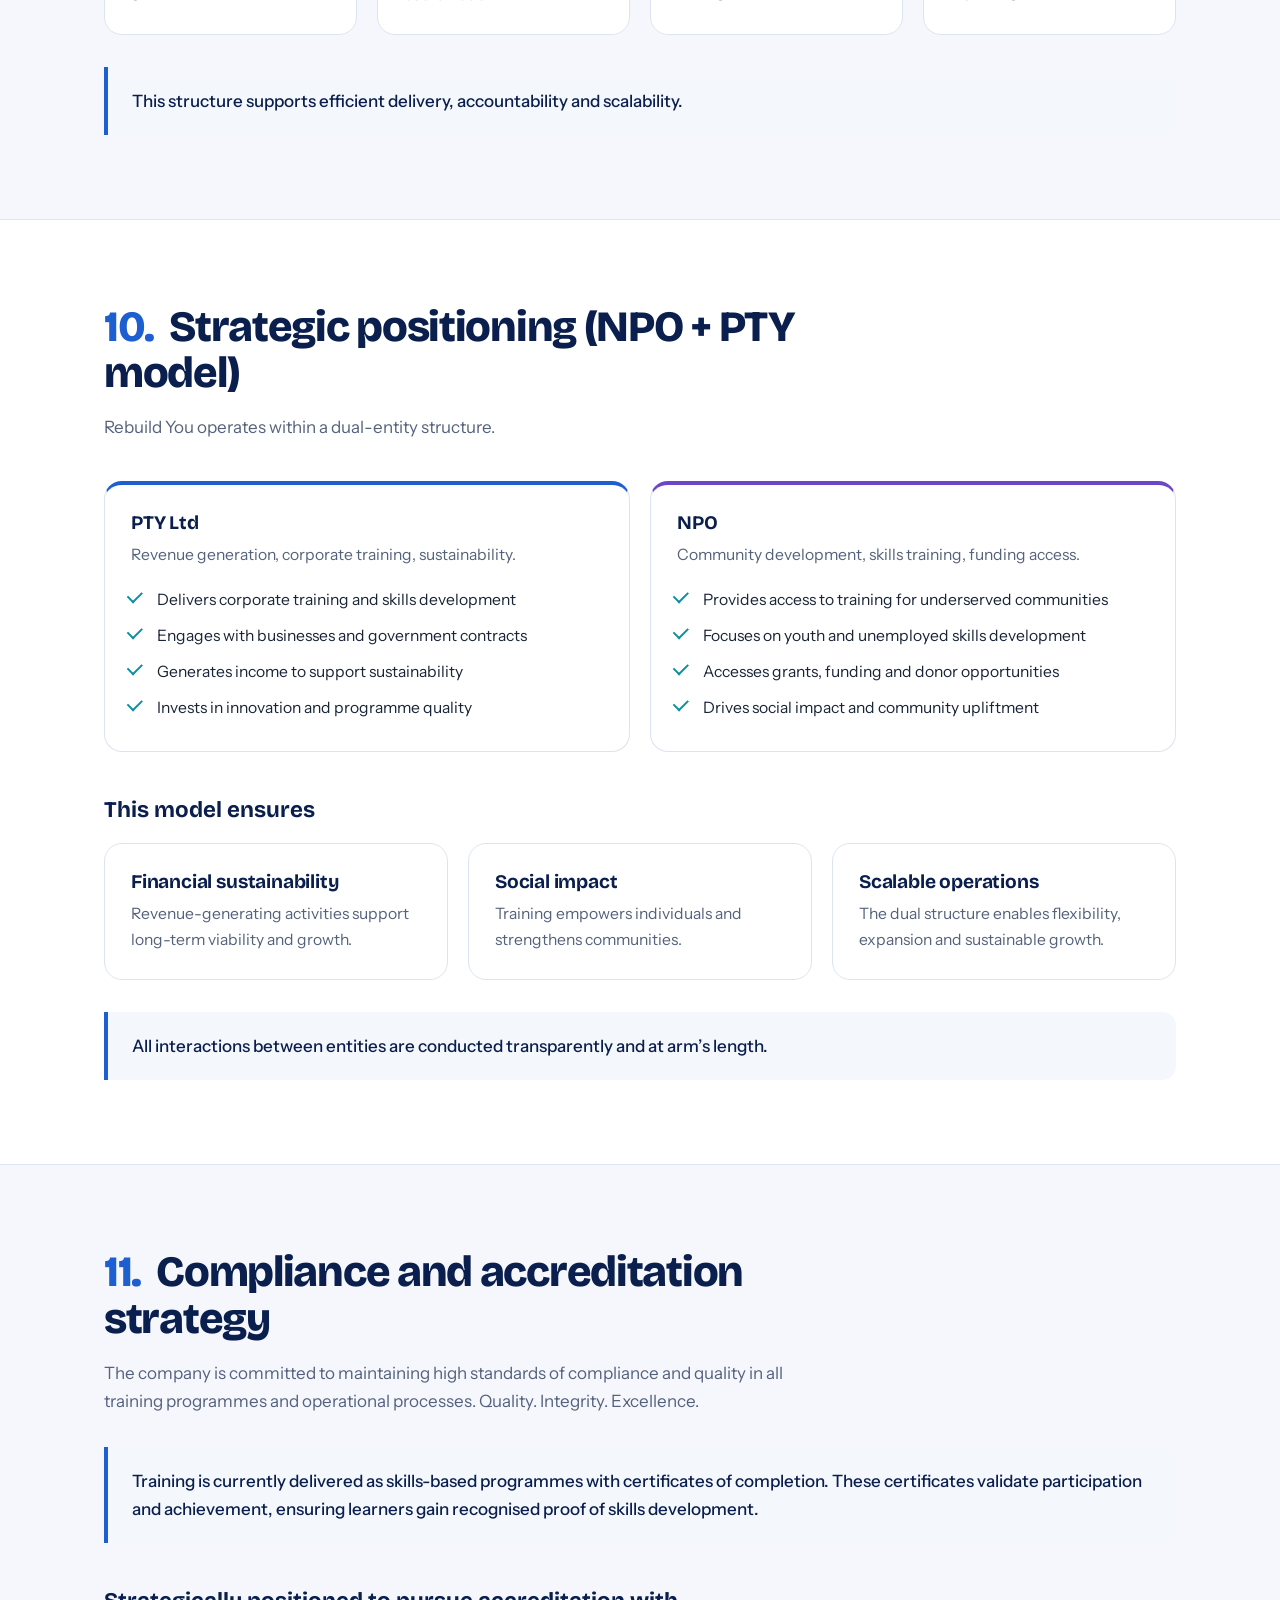
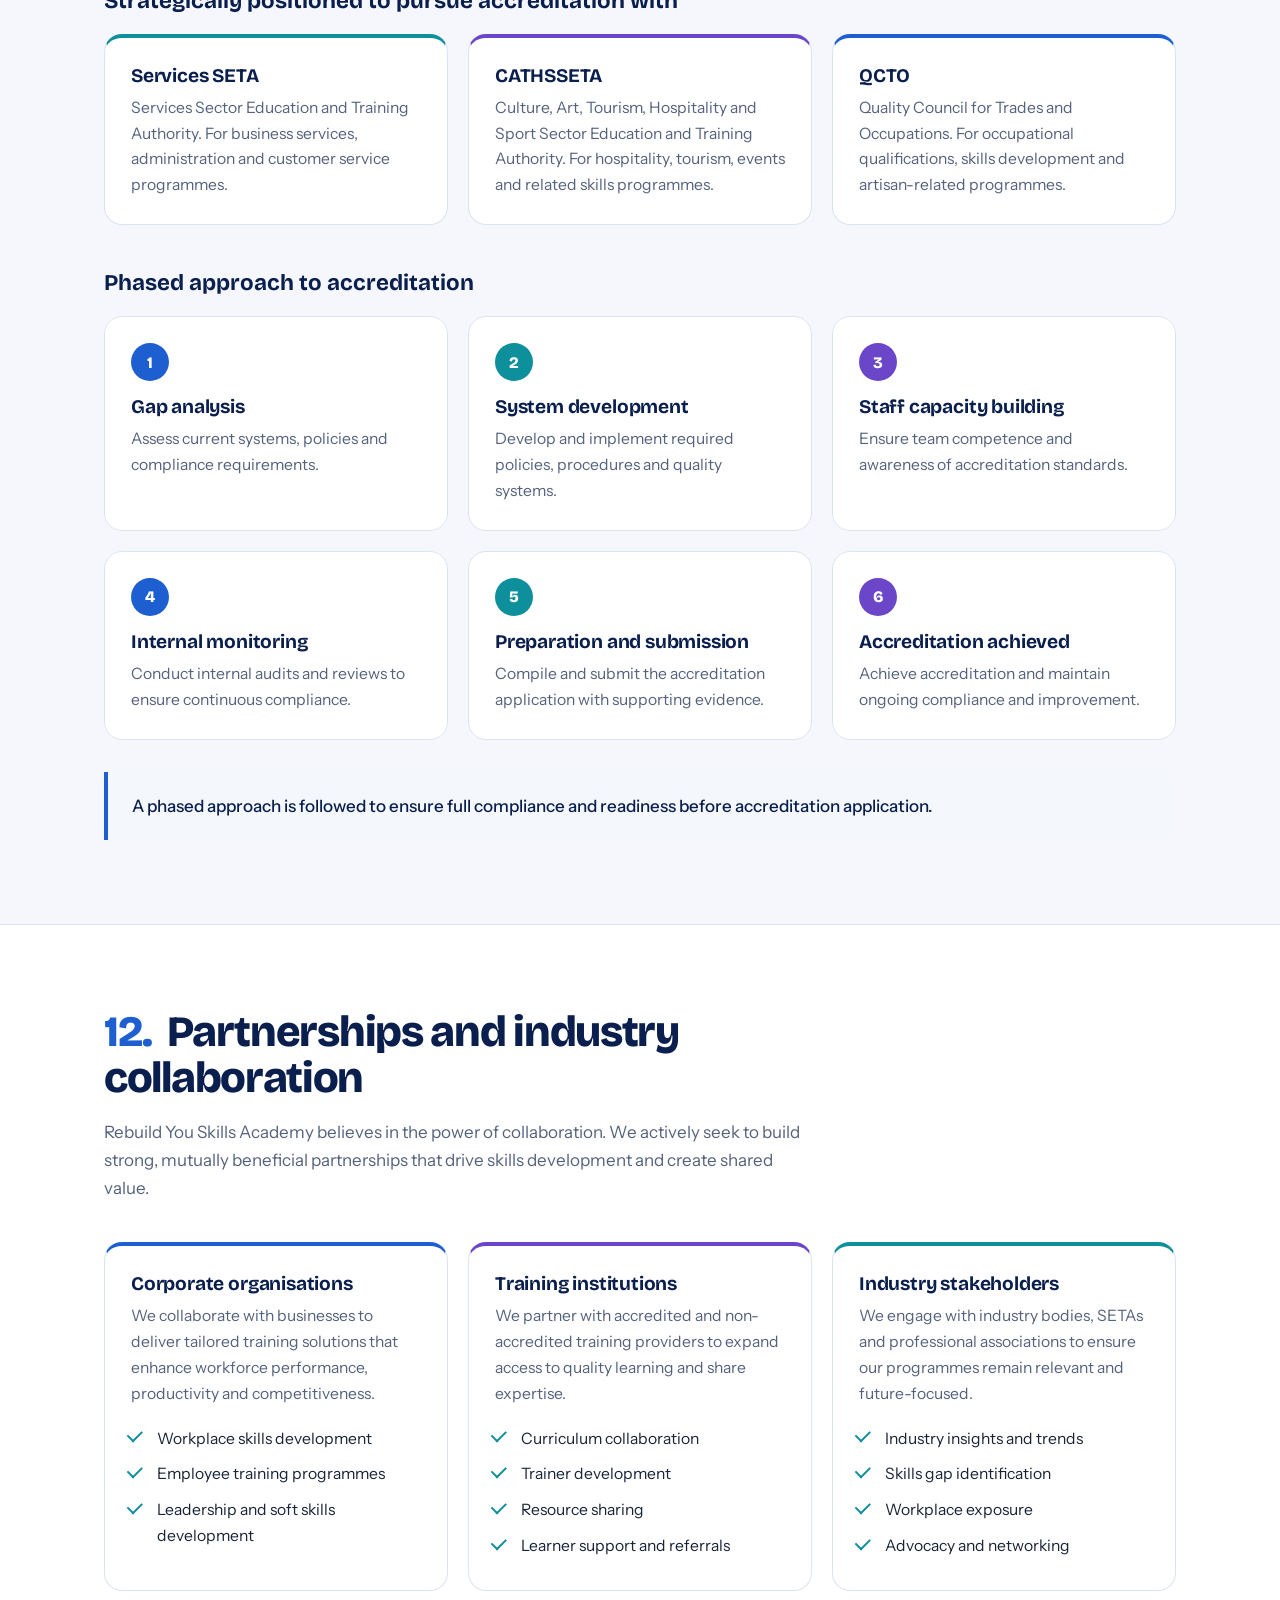
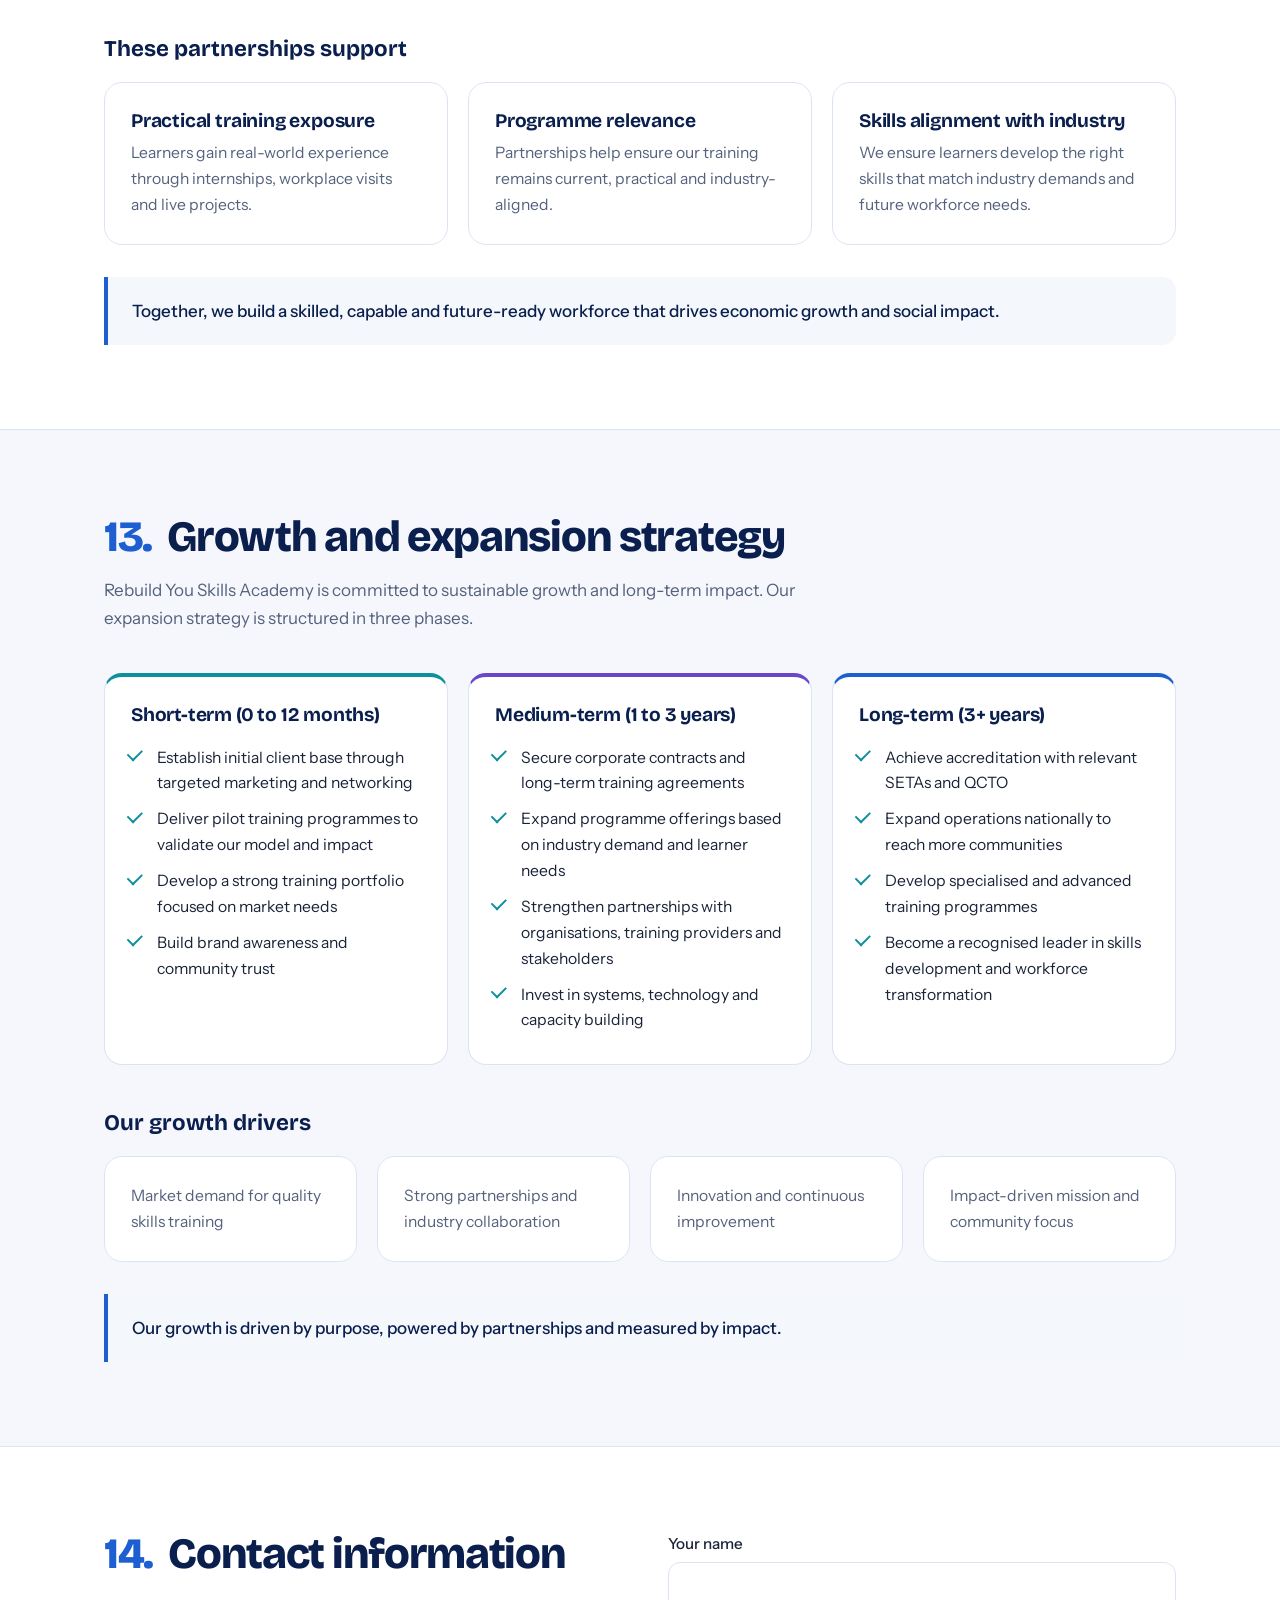
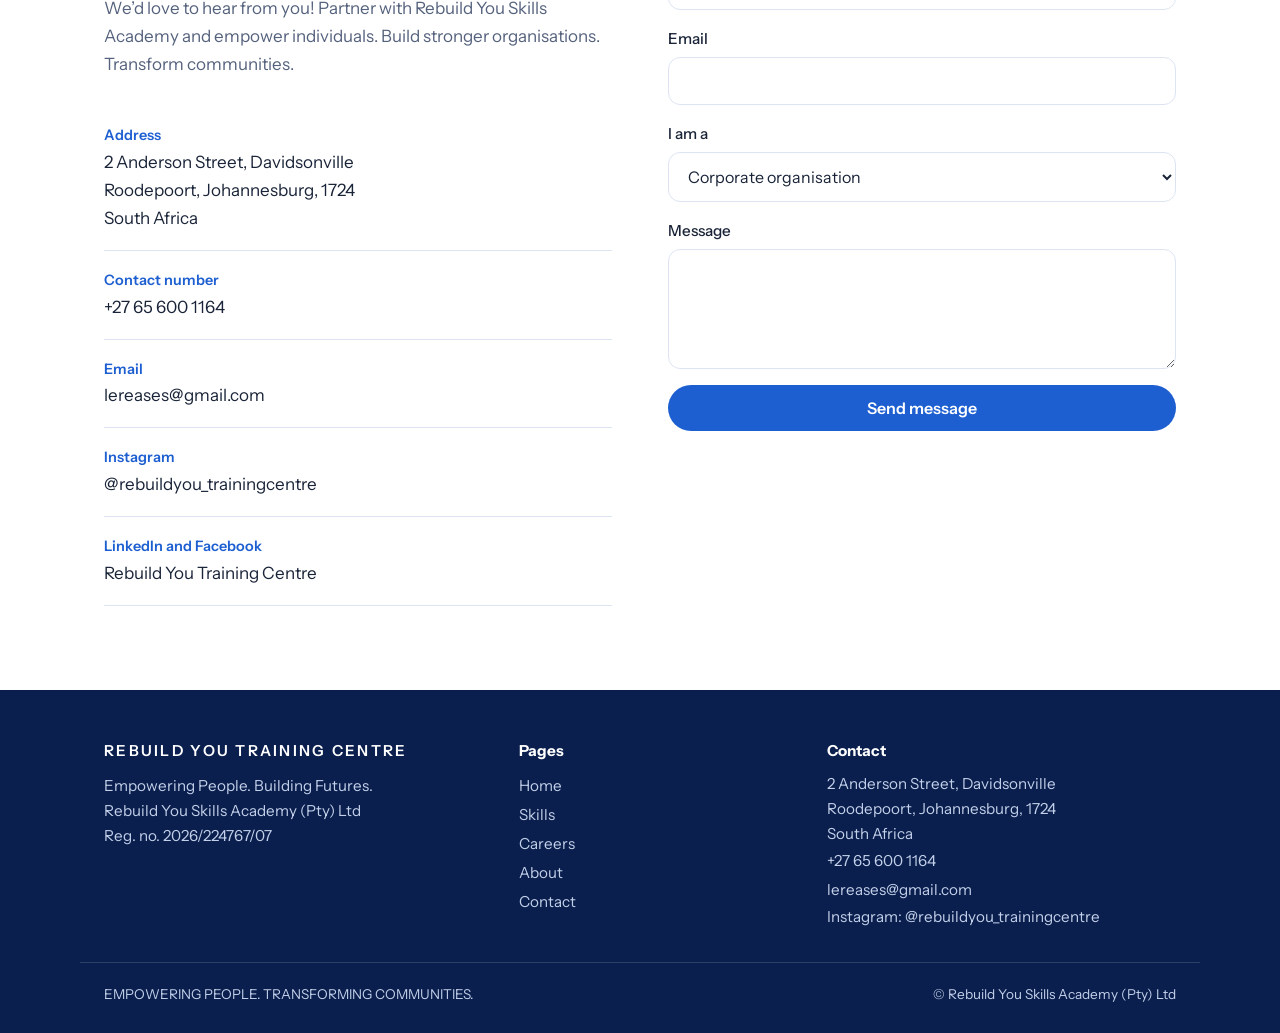
==== commit d76becfb: "Update navigation links to include Careers page" ====
--- a/about.html
+++ b/about.html
@@ -15,7 +15,7 @@
 <header>
   <div class="wrap nav">
     <a href="index.html" class="logo" aria-label="Rebuild You Training Centre home"><span class="mark">R</span><span>REBUILDYOU<small>TRAINING CENTRE</small></span></a>
-    <nav aria-label="Main"><ul><li><a href="index.html">Home</a></li><li><a href="skills.html">Skills</a></li><li><a href="about.html" class="on" aria-current="page">About</a></li><li><a class="btn" href="about.html#contact">Contact us</a></li></ul></nav>
+    <nav aria-label="Main"><ul><li><a href="index.html">Home</a></li><li><a href="skills.html">Skills</a></li><li><a href="jobs.html">Careers</a></li><li><a href="about.html" class="on" aria-current="page">About</a></li><li><a class="btn" href="about.html#contact">Contact us</a></li></ul></nav>
   </div>
 </header>
 
@@ -231,7 +231,7 @@
 <footer>
   <div class="wrap fgrid">
     <div><strong class="fb">REBUILD YOU TRAINING CENTRE</strong><p>Empowering People. Building Futures.<br>Rebuild You Skills Academy (Pty) Ltd<br>Reg. no. 2026/224767/07</p></div>
-    <div><b>Pages</b><a href="index.html">Home</a><a href="skills.html">Skills</a><a href="about.html">About</a><a href="about.html#contact">Contact</a></div>
+    <div><b>Pages</b><a href="index.html">Home</a><a href="skills.html">Skills</a><a href="jobs.html">Careers</a><a href="about.html">About</a><a href="about.html#contact">Contact</a></div>
     <div><b>Contact</b><p>2 Anderson Street, Davidsonville<br>Roodepoort, Johannesburg, 1724<br>South Africa</p><a href="tel:+27656001164">+27 65 600 1164</a><a href="mailto:lereases@gmail.com">lereases@gmail.com</a><span>Instagram: @rebuildyou_trainingcentre</span></div>
   </div>
   <div class="wrap copy"><span>EMPOWERING PEOPLE. TRANSFORMING COMMUNITIES.</span><span>&copy; <span id="yr"></span> Rebuild You Skills Academy (Pty) Ltd</span></div>
